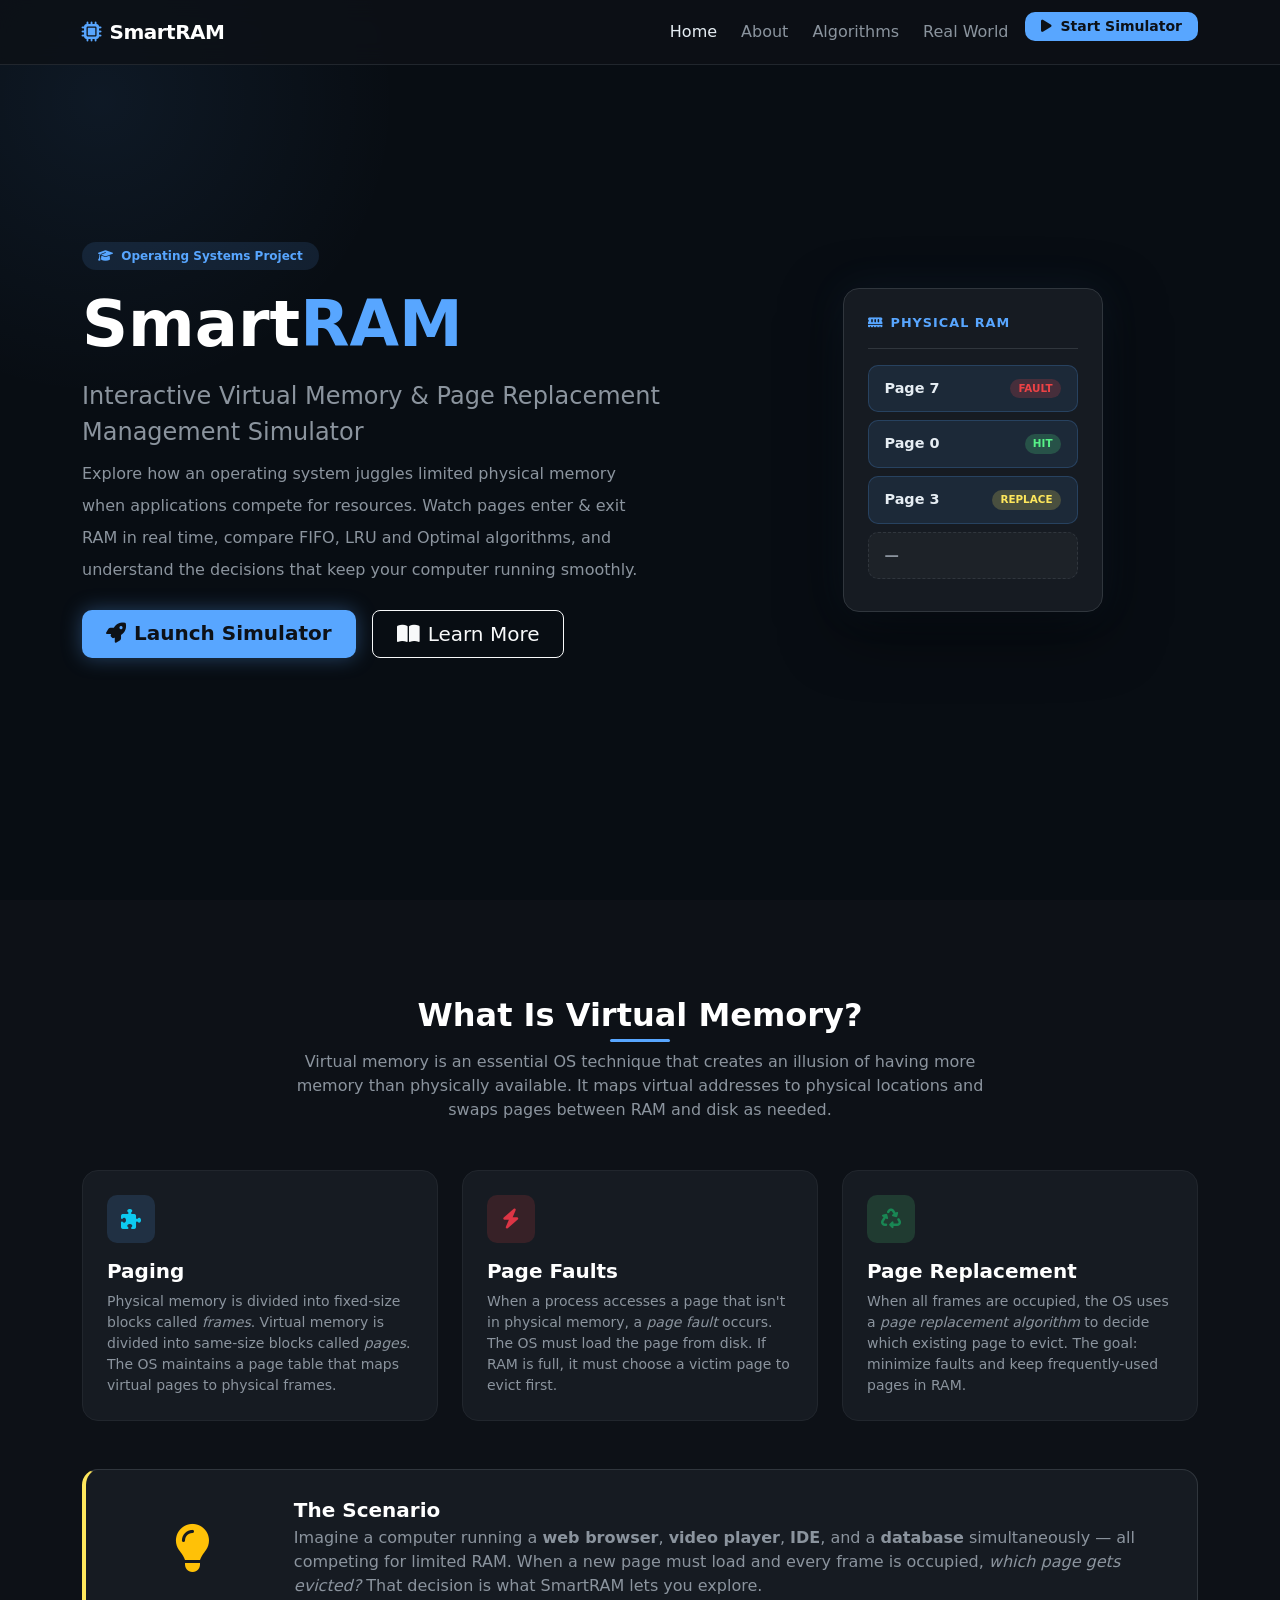
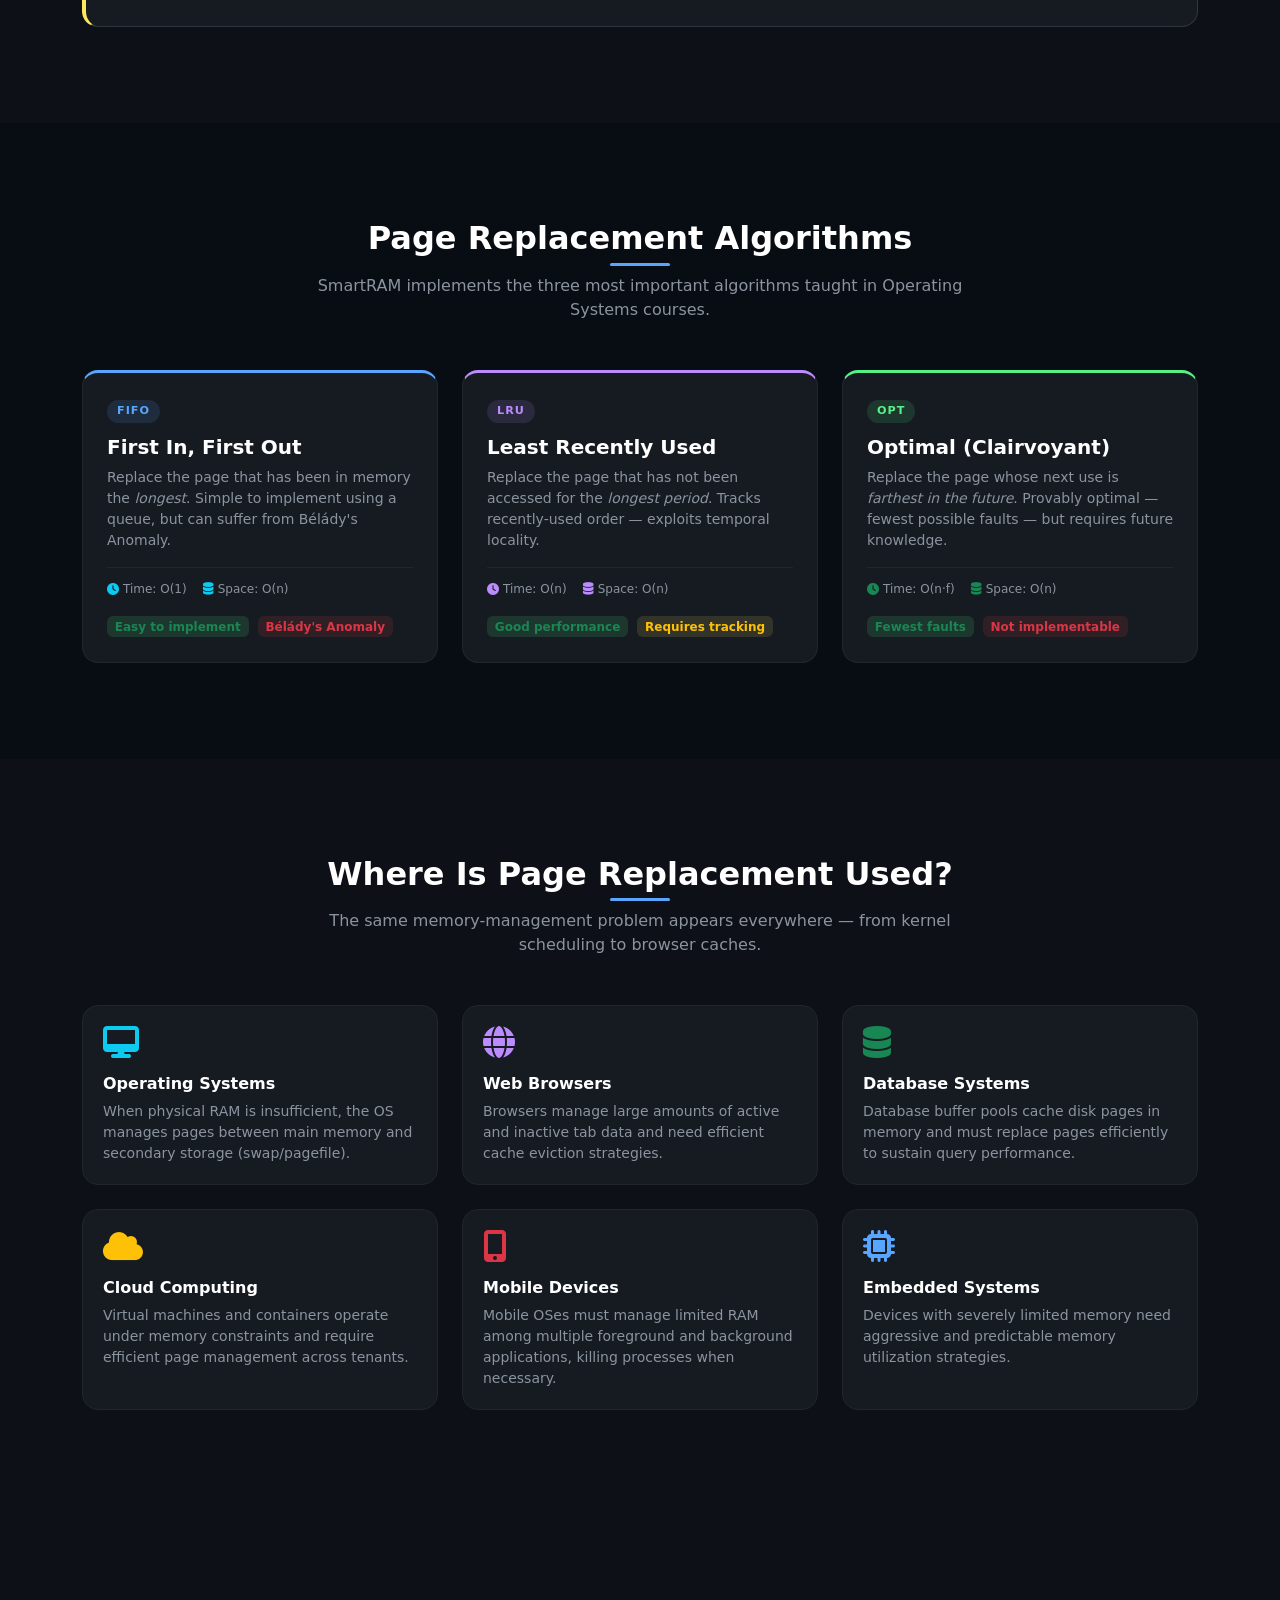
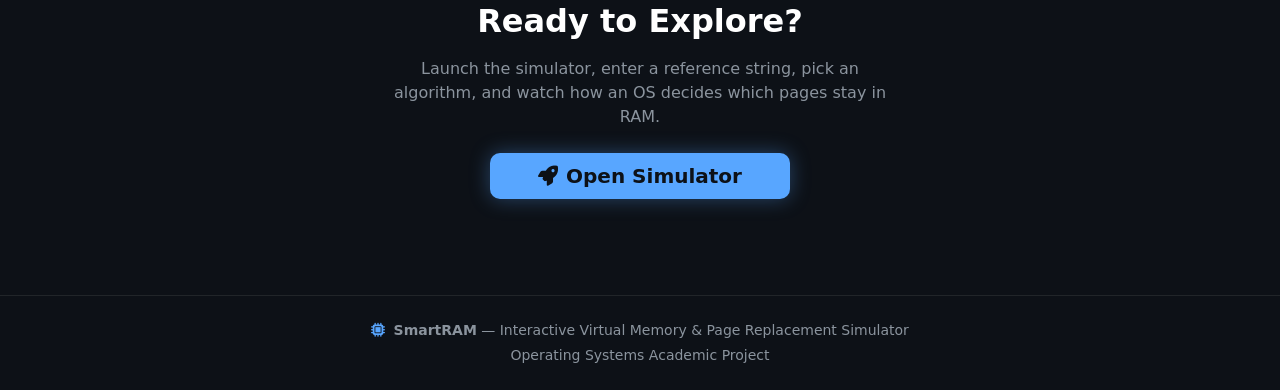
==== templates/index.html @ f2cd9ae8 "Initial commit: SmartRAM - Interactive Virtual Memory & Page Replacement Simulator" ====
<!DOCTYPE html>
<html lang="en">
<head>
    <meta charset="UTF-8">
    <meta name="viewport" content="width=device-width, initial-scale=1.0">
    <title>SmartRAM — Virtual Memory & Page Replacement Simulator</title>
    <link href="https://cdn.jsdelivr.net/npm/bootstrap@5.3.2/dist/css/bootstrap.min.css" rel="stylesheet">
    <link href="https://cdnjs.cloudflare.com/ajax/libs/font-awesome/6.5.1/css/all.min.css" rel="stylesheet">
    <link href="/static/css/style.css" rel="stylesheet">
</head>
<body>

    <!-- =============== NAVBAR =============== -->
    <nav class="navbar navbar-expand-lg navbar-dark fixed-top glass-nav">
        <div class="container">
            <a class="navbar-brand fw-bold" href="/">
                <i class="fas fa-microchip me-2 text-accent"></i>SmartRAM
            </a>
            <button class="navbar-toggler" type="button" data-bs-toggle="collapse" data-bs-target="#navbarNav">
                <span class="navbar-toggler-icon"></span>
            </button>
            <div class="collapse navbar-collapse" id="navbarNav">
                <ul class="navbar-nav ms-auto gap-2">
                    <li class="nav-item"><a class="nav-link active" href="#hero">Home</a></li>
                    <li class="nav-item"><a class="nav-link" href="#about">About</a></li>
                    <li class="nav-item"><a class="nav-link" href="#algorithms">Algorithms</a></li>
                    <li class="nav-item"><a class="nav-link" href="#real-world">Real World</a></li>
                    <li class="nav-item">
                        <a class="btn btn-accent btn-sm px-3" href="/simulator">
                            <i class="fas fa-play me-1"></i> Start Simulator
                        </a>
                    </li>
                </ul>
            </div>
        </div>
    </nav>

    <!-- =============== HERO =============== -->
    <section id="hero" class="hero-section">
        <div class="hero-bg-particles"></div>
        <div class="container position-relative z-1">
            <div class="row align-items-center min-vh-100">
                <div class="col-lg-7">
                    <div class="badge bg-accent-soft text-accent mb-3 px-3 py-2 rounded-pill fw-semibold">
                        <i class="fas fa-graduation-cap me-1"></i> Operating Systems Project
                    </div>
                    <h1 class="display-3 fw-bold text-white mb-3">
                        Smart<span class="text-accent">RAM</span>
                    </h1>
                    <p class="lead text-light-muted mb-2 fs-4">
                        Interactive Virtual Memory &amp; Page Replacement Management Simulator
                    </p>
                    <p class="text-light-muted mb-4 fs-6 lh-lg" style="max-width:560px;">
                        Explore how an operating system juggles limited physical memory when
                        applications compete for resources. Watch pages enter &amp; exit RAM in
                        real time, compare FIFO, LRU and Optimal algorithms, and understand
                        the decisions that keep your computer running smoothly.
                    </p>
                    <div class="d-flex gap-3 flex-wrap">
                        <a href="/simulator" class="btn btn-accent btn-lg px-4 shadow-glow">
                            <i class="fas fa-rocket me-2"></i>Launch Simulator
                        </a>
                        <a href="#about" class="btn btn-outline-light btn-lg px-4">
                            <i class="fas fa-book-open me-2"></i>Learn More
                        </a>
                    </div>
                </div>
                <div class="col-lg-5 d-none d-lg-block">
                    <div class="hero-ram-visual">
                        <div class="ram-chip">
                            <div class="ram-chip-header"><i class="fas fa-memory me-2"></i>PHYSICAL RAM</div>
                            <div class="ram-slot occupied"><span>Page 7</span><span class="badge-fault">FAULT</span></div>
                            <div class="ram-slot occupied"><span>Page 0</span><span class="badge-hit">HIT</span></div>
                            <div class="ram-slot occupied flash"><span>Page 3</span><span class="badge-replace">REPLACE</span></div>
                            <div class="ram-slot empty"><span>—</span></div>
                        </div>
                    </div>
                </div>
            </div>
        </div>
    </section>

    <!-- =============== ABOUT =============== -->
    <section id="about" class="py-5">
        <div class="container py-5">
            <div class="text-center mb-5">
                <h2 class="fw-bold text-white section-title">What Is Virtual Memory?</h2>
                <p class="text-light-muted mx-auto" style="max-width:720px;">
                    Virtual memory is an essential OS technique that creates an illusion of having
                    more memory than physically available. It maps virtual addresses to physical
                    locations and swaps pages between RAM and disk as needed.
                </p>
            </div>

            <div class="row g-4">
                <div class="col-md-4">
                    <div class="info-card h-100">
                        <div class="info-card-icon bg-blue-soft text-info"><i class="fas fa-puzzle-piece"></i></div>
                        <h5 class="fw-bold text-white">Paging</h5>
                        <p class="text-light-muted small mb-0">
                            Physical memory is divided into fixed-size blocks called <em>frames</em>.
                            Virtual memory is divided into same-size blocks called <em>pages</em>.
                            The OS maintains a page table that maps virtual pages to physical frames.
                        </p>
                    </div>
                </div>
                <div class="col-md-4">
                    <div class="info-card h-100">
                        <div class="info-card-icon bg-red-soft text-danger"><i class="fas fa-bolt"></i></div>
                        <h5 class="fw-bold text-white">Page Faults</h5>
                        <p class="text-light-muted small mb-0">
                            When a process accesses a page that isn't in physical memory, a
                            <em>page fault</em> occurs. The OS must load the page from disk.
                            If RAM is full, it must choose a victim page to evict first.
                        </p>
                    </div>
                </div>
                <div class="col-md-4">
                    <div class="info-card h-100">
                        <div class="info-card-icon bg-green-soft text-success"><i class="fas fa-recycle"></i></div>
                        <h5 class="fw-bold text-white">Page Replacement</h5>
                        <p class="text-light-muted small mb-0">
                            When all frames are occupied, the OS uses a <em>page replacement algorithm</em>
                            to decide which existing page to evict. The goal: minimize faults
                            and keep frequently-used pages in RAM.
                        </p>
                    </div>
                </div>
            </div>

            <!-- scenario callout -->
            <div class="scenario-callout mt-5">
                <div class="row align-items-center">
                    <div class="col-lg-2 text-center mb-3 mb-lg-0">
                        <i class="fas fa-lightbulb fa-3x text-warning"></i>
                    </div>
                    <div class="col-lg-10">
                        <h5 class="fw-bold text-white mb-1">The Scenario</h5>
                        <p class="text-light-muted mb-0">
                            Imagine a computer running a <strong>web browser</strong>, <strong>video player</strong>,
                            <strong>IDE</strong>, and a <strong>database</strong> simultaneously — all competing for
                            limited RAM. When a new page must load and every frame is occupied,
                            <em>which page gets evicted?</em> That decision is what SmartRAM lets you explore.
                        </p>
                    </div>
                </div>
            </div>
        </div>
    </section>

    <!-- =============== ALGORITHMS =============== -->
    <section id="algorithms" class="py-5 bg-darker">
        <div class="container py-5">
            <div class="text-center mb-5">
                <h2 class="fw-bold text-white section-title">Page Replacement Algorithms</h2>
                <p class="text-light-muted mx-auto" style="max-width:680px;">
                    SmartRAM implements the three most important algorithms taught in Operating Systems courses.
                </p>
            </div>

            <div class="row g-4">
                <!-- FIFO -->
                <div class="col-lg-4">
                    <div class="algo-card h-100 border-blue">
                        <div class="algo-badge badge-blue">FIFO</div>
                        <h5 class="fw-bold text-white">First In, First Out</h5>
                        <p class="text-light-muted small">
                            Replace the page that has been in memory the <em>longest</em>.
                            Simple to implement using a queue, but can suffer from Bélády's Anomaly.
                        </p>
                        <div class="algo-meta">
                            <div><i class="fas fa-clock me-1 text-info"></i>Time: O(1)</div>
                            <div><i class="fas fa-database me-1 text-info"></i>Space: O(n)</div>
                        </div>
                        <div class="mt-3">
                            <span class="badge bg-success-soft text-success me-1">Easy to implement</span>
                            <span class="badge bg-danger-soft text-danger">Bélády's Anomaly</span>
                        </div>
                    </div>
                </div>
                <!-- LRU -->
                <div class="col-lg-4">
                    <div class="algo-card h-100 border-purple">
                        <div class="algo-badge badge-purple">LRU</div>
                        <h5 class="fw-bold text-white">Least Recently Used</h5>
                        <p class="text-light-muted small">
                            Replace the page that has not been accessed for the <em>longest period</em>.
                            Tracks recently-used order — exploits temporal locality.
                        </p>
                        <div class="algo-meta">
                            <div><i class="fas fa-clock me-1 text-purple"></i>Time: O(n)</div>
                            <div><i class="fas fa-database me-1 text-purple"></i>Space: O(n)</div>
                        </div>
                        <div class="mt-3">
                            <span class="badge bg-success-soft text-success me-1">Good performance</span>
                            <span class="badge bg-warning-soft text-warning">Requires tracking</span>
                        </div>
                    </div>
                </div>
                <!-- Optimal -->
                <div class="col-lg-4">
                    <div class="algo-card h-100 border-green">
                        <div class="algo-badge badge-green">OPT</div>
                        <h5 class="fw-bold text-white">Optimal (Clairvoyant)</h5>
                        <p class="text-light-muted small">
                            Replace the page whose next use is <em>farthest in the future</em>.
                            Provably optimal — fewest possible faults — but requires future knowledge.
                        </p>
                        <div class="algo-meta">
                            <div><i class="fas fa-clock me-1 text-success"></i>Time: O(n·f)</div>
                            <div><i class="fas fa-database me-1 text-success"></i>Space: O(n)</div>
                        </div>
                        <div class="mt-3">
                            <span class="badge bg-success-soft text-success me-1">Fewest faults</span>
                            <span class="badge bg-danger-soft text-danger">Not implementable</span>
                        </div>
                    </div>
                </div>
            </div>
        </div>
    </section>

    <!-- =============== REAL WORLD =============== -->
    <section id="real-world" class="py-5">
        <div class="container py-5">
            <div class="text-center mb-5">
                <h2 class="fw-bold text-white section-title">Where Is Page Replacement Used?</h2>
                <p class="text-light-muted mx-auto" style="max-width:680px;">
                    The same memory-management problem appears everywhere —
                    from kernel scheduling to browser caches.
                </p>
            </div>

            <div class="row g-4">
                <div class="col-md-4 col-lg-4">
                    <div class="use-card">
                        <i class="fas fa-desktop fa-2x text-info mb-3"></i>
                        <h6 class="fw-bold text-white">Operating Systems</h6>
                        <p class="text-light-muted small mb-0">
                            When physical RAM is insufficient, the OS manages pages between
                            main memory and secondary storage (swap/pagefile).
                        </p>
                    </div>
                </div>
                <div class="col-md-4 col-lg-4">
                    <div class="use-card">
                        <i class="fas fa-globe fa-2x text-purple mb-3"></i>
                        <h6 class="fw-bold text-white">Web Browsers</h6>
                        <p class="text-light-muted small mb-0">
                            Browsers manage large amounts of active and inactive tab data
                            and need efficient cache eviction strategies.
                        </p>
                    </div>
                </div>
                <div class="col-md-4 col-lg-4">
                    <div class="use-card">
                        <i class="fas fa-database fa-2x text-success mb-3"></i>
                        <h6 class="fw-bold text-white">Database Systems</h6>
                        <p class="text-light-muted small mb-0">
                            Database buffer pools cache disk pages in memory and must
                            replace pages efficiently to sustain query performance.
                        </p>
                    </div>
                </div>
                <div class="col-md-4 col-lg-4">
                    <div class="use-card">
                        <i class="fas fa-cloud fa-2x text-warning mb-3"></i>
                        <h6 class="fw-bold text-white">Cloud Computing</h6>
                        <p class="text-light-muted small mb-0">
                            Virtual machines and containers operate under memory constraints
                            and require efficient page management across tenants.
                        </p>
                    </div>
                </div>
                <div class="col-md-4 col-lg-4">
                    <div class="use-card">
                        <i class="fas fa-mobile-alt fa-2x text-danger mb-3"></i>
                        <h6 class="fw-bold text-white">Mobile Devices</h6>
                        <p class="text-light-muted small mb-0">
                            Mobile OSes must manage limited RAM among multiple foreground
                            and background applications, killing processes when necessary.
                        </p>
                    </div>
                </div>
                <div class="col-md-4 col-lg-4">
                    <div class="use-card">
                        <i class="fas fa-microchip fa-2x text-accent mb-3"></i>
                        <h6 class="fw-bold text-white">Embedded Systems</h6>
                        <p class="text-light-muted small mb-0">
                            Devices with severely limited memory need aggressive and
                            predictable memory utilization strategies.
                        </p>
                    </div>
                </div>
            </div>
        </div>
    </section>

    <!-- =============== CTA =============== -->
    <section class="py-5 text-center">
        <div class="container py-5">
            <h2 class="fw-bold text-white mb-3">Ready to Explore?</h2>
            <p class="text-light-muted mb-4 mx-auto" style="max-width:520px;">
                Launch the simulator, enter a reference string, pick an algorithm,
                and watch how an OS decides which pages stay in RAM.
            </p>
            <a href="/simulator" class="btn btn-accent btn-lg px-5 shadow-glow">
                <i class="fas fa-rocket me-2"></i>Open Simulator
            </a>
        </div>
    </section>

    <!-- =============== FOOTER =============== -->
    <footer class="py-4 border-top border-dark">
        <div class="container text-center">
            <p class="text-light-muted small mb-1">
                <i class="fas fa-microchip me-1 text-accent"></i>
                <strong>SmartRAM</strong> — Interactive Virtual Memory & Page Replacement Simulator
            </p>
            <p class="text-light-muted small mb-0">Operating Systems Academic Project</p>
        </div>
    </footer>

    <script src="https://cdn.jsdelivr.net/npm/bootstrap@5.3.2/dist/js/bootstrap.bundle.min.js"></script>
</body>
</html>
---- static/css/style.css ----
/* ============================================================
   SmartRAM — Global Stylesheet
   Dark OS / Memory Management theme
   ============================================================ */

/* ---- Custom properties ---- */
:root {
    --bg-dark:       #0d1117;
    --bg-darker:     #080d13;
    --bg-card:       #161b22;
    --bg-card-2:     #1c2128;
    --border-dark:   #30363d;
    --border-dark-2: #21262d;

    --accent:        #58a6ff;
    --accent-soft:   rgba(88,166,255,.12);
    --accent-glow:   rgba(88,166,255,.35);

    --text-primary:  #e6edf3;
    --text-muted:    #8b949e;
    --text-light:    #c9d1d9;

    --hit-color:     #57f287;
    --fault-color:   #ed4245;
    --replace-color: #fee75c;
    --current-color: #58a6ff;

    --purple:        #bc8cff;
    --green:         #57f287;

    --radius:        10px;
    --radius-lg:     16px;
    --transition:    all .25s ease;
}

/* ---- Base ---- */
*, *::before, *::after { box-sizing: border-box; margin: 0; padding: 0; }

html { scroll-behavior: smooth; }

body {
    background-color: var(--bg-dark);
    color: var(--text-primary);
    font-family: 'Segoe UI', system-ui, -apple-system, sans-serif;
    min-height: 100vh;
}

/* ---- Utilities ---- */
.text-accent  { color: var(--accent) !important; }
.text-purple  { color: var(--purple) !important; }
.text-light-muted { color: var(--text-muted) !important; }
.bg-darker    { background-color: var(--bg-darker) !important; }
.bg-dark-card { background-color: var(--bg-card) !important; }
.bg-accent-soft { background-color: var(--accent-soft) !important; }
.bg-success-soft { background-color: rgba(87,242,135,.12) !important; }
.bg-danger-soft  { background-color: rgba(237,66,69,.12) !important; }
.bg-warning-soft { background-color: rgba(254,231,92,.12) !important; }
.bg-blue-soft    { background-color: rgba(88,166,255,.15) !important; }
.bg-red-soft     { background-color: rgba(237,66,69,.15) !important; }
.bg-green-soft   { background-color: rgba(87,242,135,.15) !important; }
.border-dark-2   { border-color: var(--border-dark-2) !important; }

/* ---- Navbar ---- */
.glass-nav {
    background: rgba(13,17,23,.85);
    backdrop-filter: blur(12px);
    -webkit-backdrop-filter: blur(12px);
    border-bottom: 1px solid var(--border-dark-2);
    padding: .75rem 0;
    z-index: 1000;
}
.navbar-brand { font-size: 1.25rem; letter-spacing: -.5px; }
.nav-link { color: var(--text-muted) !important; transition: var(--transition); }
.nav-link:hover, .nav-link.active { color: var(--text-primary) !important; }

/* ---- Buttons ---- */
.btn-accent {
    background: var(--accent);
    color: #0d1117;
    border: none;
    font-weight: 600;
    border-radius: var(--radius);
    transition: var(--transition);
}
.btn-accent:hover { background: #79c0ff; color: #0d1117; }
.btn-outline-accent { border: 1px solid var(--accent); color: var(--accent); background: transparent; }
.btn-outline-accent:hover { background: var(--accent-soft); color: var(--accent); }
.shadow-glow { box-shadow: 0 0 20px var(--accent-glow); }

/* ---- Section title ---- */
.section-title {
    position: relative;
    display: inline-block;
    padding-bottom: .5rem;
}
.section-title::after {
    content: '';
    position: absolute;
    left: 50%;
    transform: translateX(-50%);
    bottom: 0;
    width: 60px;
    height: 3px;
    background: var(--accent);
    border-radius: 2px;
}

/* ============================================================
   HOME PAGE
   ============================================================ */

/* Hero */
.hero-section {
    background: var(--bg-darker);
    position: relative;
    overflow: hidden;
}
.hero-section::before {
    content: '';
    position: absolute;
    top: -200px;
    left: -200px;
    width: 600px;
    height: 600px;
    background: radial-gradient(circle, rgba(88,166,255,.08) 0%, transparent 70%);
    pointer-events: none;
}

.hero-ram-visual {
    display: flex;
    justify-content: center;
    align-items: center;
    height: 100%;
}
.ram-chip {
    background: var(--bg-card);
    border: 1px solid var(--border-dark);
    border-radius: var(--radius-lg);
    padding: 1.5rem;
    min-width: 260px;
    box-shadow: 0 20px 60px rgba(0,0,0,.5), 0 0 40px rgba(88,166,255,.08);
}
.ram-chip-header {
    color: var(--accent);
    font-size: .8rem;
    font-weight: 700;
    text-transform: uppercase;
    letter-spacing: 1px;
    padding-bottom: 1rem;
    margin-bottom: 1rem;
    border-bottom: 1px solid var(--border-dark);
}
.ram-slot {
    display: flex;
    justify-content: space-between;
    align-items: center;
    padding: .75rem 1rem;
    margin-bottom: .5rem;
    border-radius: var(--radius);
    font-weight: 600;
    font-size: .9rem;
    transition: var(--transition);
}
.ram-slot.occupied {
    background: rgba(88,166,255,.1);
    border: 1px solid rgba(88,166,255,.2);
    color: var(--text-primary);
}
.ram-slot.empty {
    background: rgba(255,255,255,.03);
    border: 1px dashed var(--border-dark);
    color: var(--text-muted);
}
.ram-slot.flash { animation: ramFlash 1.5s ease-in-out infinite; }
@keyframes ramFlash {
    0%,100% { border-color: rgba(88,166,255,.2); background: rgba(88,166,255,.1); }
    50%      { border-color: var(--replace-color); background: rgba(254,231,92,.12); }
}
.badge-hit     { font-size:.65rem; background: rgba(87,242,135,.2); color: var(--hit-color); padding:2px 8px; border-radius:20px; }
.badge-fault   { font-size:.65rem; background: rgba(237,66,69,.2); color: var(--fault-color); padding:2px 8px; border-radius:20px; }
.badge-replace { font-size:.65rem; background: rgba(254,231,92,.2); color: var(--replace-color); padding:2px 8px; border-radius:20px; }

/* Info cards */
.info-card {
    background: var(--bg-card);
    border: 1px solid var(--border-dark-2);
    border-radius: var(--radius-lg);
    padding: 1.5rem;
    transition: var(--transition);
}
.info-card:hover { border-color: var(--border-dark); transform: translateY(-2px); }
.info-card-icon {
    width: 48px; height: 48px;
    border-radius: var(--radius);
    display: flex; align-items: center; justify-content: center;
    font-size: 1.25rem;
    margin-bottom: 1rem;
}

/* Scenario callout */
.scenario-callout {
    background: var(--bg-card);
    border: 1px solid var(--border-dark);
    border-left: 4px solid var(--replace-color);
    border-radius: var(--radius-lg);
    padding: 1.75rem;
}

/* Algorithm cards */
.algo-card {
    background: var(--bg-card);
    border-radius: var(--radius-lg);
    padding: 1.5rem;
    border: 1px solid var(--border-dark-2);
    border-top-width: 3px;
    transition: var(--transition);
}
.algo-card:hover { transform: translateY(-3px); }
.border-blue   { border-top-color: var(--accent); }
.border-purple { border-top-color: var(--purple); }
.border-green  { border-top-color: var(--green); }

.algo-badge {
    display: inline-block;
    font-size: .7rem;
    font-weight: 700;
    letter-spacing: 1px;
    padding: 3px 10px;
    border-radius: 20px;
    margin-bottom: .75rem;
}
.badge-blue   { background: var(--accent-soft); color: var(--accent); }
.badge-purple { background: rgba(188,140,255,.12); color: var(--purple); }
.badge-green  { background: rgba(87,242,135,.12); color: var(--green); }

.algo-meta {
    display: flex; gap: 1rem;
    font-size: .75rem;
    color: var(--text-muted);
    margin-top: 1rem;
    padding-top: .75rem;
    border-top: 1px solid var(--border-dark-2);
}

/* Use cards */
.use-card {
    background: var(--bg-card);
    border: 1px solid var(--border-dark-2);
    border-radius: var(--radius-lg);
    padding: 1.25rem;
    height: 100%;
    transition: var(--transition);
}
.use-card:hover { border-color: var(--border-dark); transform: translateY(-2px); }

/* Architecture diagram */
.arch-diagram {
    display: flex;
    flex-direction: column;
    align-items: center;
    gap: .5rem;
}
.arch-layer {
    width: 100%;
    max-width: 480px;
    padding: .9rem 1.5rem;
    border-radius: var(--radius);
    text-align: center;
    font-weight: 600;
    font-size: .9rem;
}
.arch-user     { background: rgba(88,166,255,.1); border: 1px solid var(--accent); color: var(--accent); }
.arch-frontend { background: rgba(188,140,255,.1); border: 1px solid var(--purple); color: var(--purple); }
.arch-backend  { background: rgba(87,242,135,.1); border: 1px solid var(--green); color: var(--green); }
.arch-engine   { background: rgba(254,231,92,.1); border: 1px solid var(--replace-color); color: var(--replace-color); }
.arch-result   { background: rgba(88,166,255,.1); border: 1px solid var(--accent); color: var(--accent); }
.arch-arrow    { color: var(--text-muted); font-size: .8rem; display: flex; align-items: center; gap: .5rem; }
.arch-algos {
    display: flex;
    gap: 1rem;
    width: 100%;
    max-width: 480px;
    justify-content: center;
}
.arch-algo {
    flex: 1;
    text-align: center;
    padding: .6rem;
    border-radius: var(--radius);
    font-weight: 700;
    font-size: .85rem;
    border-width: 1px;
    border-style: solid;
}
.arch-algo.border-blue   { border-color: var(--accent); color: var(--accent); background: var(--accent-soft); }
.arch-algo.border-purple { border-color: var(--purple); color: var(--purple); background: rgba(188,140,255,.1); }
.arch-algo.border-green  { border-color: var(--green);  color: var(--green);  background: rgba(87,242,135,.1); }

/* ============================================================
   SIMULATOR LAYOUT
   ============================================================ */

.sim-body { overflow: hidden; }

.sim-container {
    display: flex;
    height: calc(100vh - 56px);
    overflow: hidden;
}

/* Sidebar */
.sim-sidebar {
    width: 280px;
    min-width: 240px;
    background: var(--bg-card);
    border-right: 1px solid var(--border-dark-2);
    overflow-y: auto;
    flex-shrink: 0;
}
.sidebar-inner { padding: 1.25rem 1rem; }
.sidebar-heading {
    font-size: .7rem;
    font-weight: 700;
    letter-spacing: 1.5px;
    text-transform: uppercase;
    color: var(--text-muted);
    margin-bottom: .75rem;
}

/* Main area */
.sim-main {
    flex: 1;
    overflow-y: auto;
    padding: 1.25rem 1.5rem;
    background: var(--bg-dark);
}

/* Panels */
.panel {
    background: var(--bg-card);
    border: 1px solid var(--border-dark-2);
    border-radius: var(--radius-lg);
    overflow: hidden;
}
.panel-header {
    display: flex;
    align-items: center;
    padding: .75rem 1.1rem;
    border-bottom: 1px solid var(--border-dark-2);
    font-weight: 600;
    font-size: .875rem;
    background: var(--bg-card-2);
}

/* Algorithm selector buttons */
.algo-btns { display: grid; grid-template-columns: 1fr 1fr; gap: .4rem; }
.algo-btn {
    background: var(--bg-card-2);
    border: 1px solid var(--border-dark-2);
    color: var(--text-muted);
    border-radius: var(--radius);
    padding: .4rem .3rem;
    font-size: .75rem;
    font-weight: 600;
    cursor: pointer;
    transition: var(--transition);
}
.algo-btn:hover { border-color: var(--border-dark); color: var(--text-primary); }
.algo-btn-active {
    background: var(--accent-soft);
    border-color: var(--accent);
    color: var(--accent);
}
.algo-btn-compare { grid-column: 1 / -1; }
.algo-btn-compare.algo-btn-active {
    background: rgba(254,231,92,.1);
    border-color: var(--replace-color);
    color: var(--replace-color);
}

/* Range input */
.accent-range { accent-color: var(--accent); }

/* Form error */
.form-error { font-size: .7rem; color: var(--fault-color); min-height: 14px; margin-top: 3px; }

/* Stat cards */
.stat-card {
    background: var(--bg-card);
    border: 1px solid var(--border-dark-2);
    border-radius: var(--radius-lg);
    padding: 1rem 1.25rem;
    display: flex;
    align-items: center;
    gap: .75rem;
    transition: var(--transition);
}
.stat-card:hover { border-color: var(--border-dark); }
.stat-icon {
    width: 40px; height: 40px;
    border-radius: var(--radius);
    display: flex; align-items: center; justify-content: center;
    font-size: 1rem;
    flex-shrink: 0;
}
.stat-value { font-size: 1.5rem; font-weight: 700; line-height: 1; }
.stat-label { font-size: .7rem; color: var(--text-muted); margin-top: 2px; }

/* RAM display */
.ram-display {
    padding: 1rem;
    display: flex;
    flex-direction: column;
    gap: .5rem;
}
.ram-frame {
    display: flex;
    align-items: center;
    gap: .75rem;
    padding: .6rem 1rem;
    border-radius: var(--radius);
    border: 1px solid var(--border-dark-2);
    background: rgba(255,255,255,.03);
    transition: all .3s ease;
    min-height: 48px;
}
.ram-frame-label {
    font-size: .65rem;
    text-transform: uppercase;
    letter-spacing: 1px;
    color: var(--text-muted);
    min-width: 50px;
}
.ram-frame-value {
    font-size: 1.15rem;
    font-weight: 700;
    color: var(--text-primary);
    flex: 1;
    text-align: center;
}
.ram-frame-badge {
    font-size: .6rem;
    padding: 2px 6px;
    border-radius: 20px;
    font-weight: 700;
}

/* Frame states */
.frame-hit     { border-color: var(--hit-color);     background: rgba(87,242,135,.08); }
.frame-fault   { border-color: var(--fault-color);   background: rgba(237,66,69,.08); }
.frame-replace { border-color: var(--replace-color); background: rgba(254,231,92,.1); }
.frame-current { border-color: var(--current-color); background: rgba(88,166,255,.08); }

/* Frame entry animation */
@keyframes frameIn {
    from { transform: translateY(-10px); opacity: 0; }
    to   { transform: translateY(0);    opacity: 1; }
}
.frame-animate { animation: frameIn .35s ease; }

/* Simulation table */
.table-scroll { overflow-y: auto; max-height: 340px; padding: .5rem; }
.sim-table { font-size: .8rem; }
.sim-table th { color: var(--text-muted); font-weight: 600; font-size: .7rem; text-transform: uppercase; letter-spacing: .5px; }
.sim-table .row-hit   td:first-child { color: var(--hit-color); }
.sim-table .row-fault td:first-child { color: var(--fault-color); }
.sim-table .row-active { background: rgba(88,166,255,.06) !important; }
.sim-table .badge-hit-sm   { background: rgba(87,242,135,.2); color: var(--hit-color); }
.sim-table .badge-fault-sm { background: rgba(237,66,69,.2);  color: var(--fault-color); }
.sim-table .cell-fault { color: var(--fault-color); font-weight: 700; }
.sim-table .cell-hit   { color: var(--hit-color);   font-weight: 700; }

/* Empty state */
.empty-state {
    display: flex;
    flex-direction: column;
    align-items: center;
    justify-content: center;
    height: calc(100vh - 140px);
    text-align: center;
}

/* Error banner */
.error-banner {
    background: rgba(237,66,69,.15);
    border: 1px solid rgba(237,66,69,.35);
    border-radius: var(--radius);
    padding: .75rem 1rem;
    margin-bottom: 1rem;
    color: var(--fault-color);
    font-size: .85rem;
}

/* Algorithm info card */
.algo-info-card {
    background: var(--bg-card);
    border: 1px solid var(--border-dark-2);
    border-radius: var(--radius-lg);
    padding: 1.25rem;
}
.algo-info-card h6 { color: var(--text-primary); font-weight: 700; margin-bottom: .5rem; }
.algo-info-card p  { font-size: .8rem; color: var(--text-muted); margin-bottom: 0; }

/* Best algo note */
.best-algo-note {
    background: rgba(87,242,135,.08);
    border: 1px solid rgba(87,242,135,.25);
    border-radius: var(--radius);
    padding: .75rem 1rem;
    color: var(--green);
    font-size: .8rem;
}

/* Form customizations */
.form-select, .form-control {
    background-color: var(--bg-card-2) !important;
    color: var(--text-primary) !important;
    border-color: var(--border-dark-2) !important;
}
.form-select:focus, .form-control:focus {
    border-color: var(--accent) !important;
    box-shadow: 0 0 0 2px var(--accent-soft) !important;
}
.form-select option { background: var(--bg-card); }

/* Scrollbar styling */
::-webkit-scrollbar { width: 6px; height: 6px; }
::-webkit-scrollbar-track { background: transparent; }
::-webkit-scrollbar-thumb { background: var(--border-dark); border-radius: 3px; }
::-webkit-scrollbar-thumb:hover { background: var(--text-muted); }

/* Multi-process */
.process-card {
    background: var(--bg-card-2);
    border: 1px solid var(--border-dark-2);
    border-radius: var(--radius);
    padding: 1rem;
}
.process-bar-wrap { background: var(--bg-card); border-radius: 20px; overflow: hidden; height: 10px; }
.process-bar { height: 10px; border-radius: 20px; transition: width .5s ease; }

/* Chart overrides */
canvas { max-height: 260px; }

/* Comparison table row colors */
#compTable tr:last-child td { font-weight: 600; }
.best-row td { color: var(--green); }

/* ============================================================
   RESPONSIVE
   ============================================================ */
@media (max-width: 1024px) {
    .sim-sidebar { width: 220px; min-width: 200px; }
    .sim-main    { padding: 1rem; }
}
@media (max-width: 768px) {
    .sim-container { flex-direction: column; height: auto; }
    .sim-sidebar   { width: 100%; min-width: unset; overflow: visible; max-height: none; }
    .sim-main      { height: auto; }
    .sim-body      { overflow: auto; }
    .empty-state   { height: 50vh; }
}
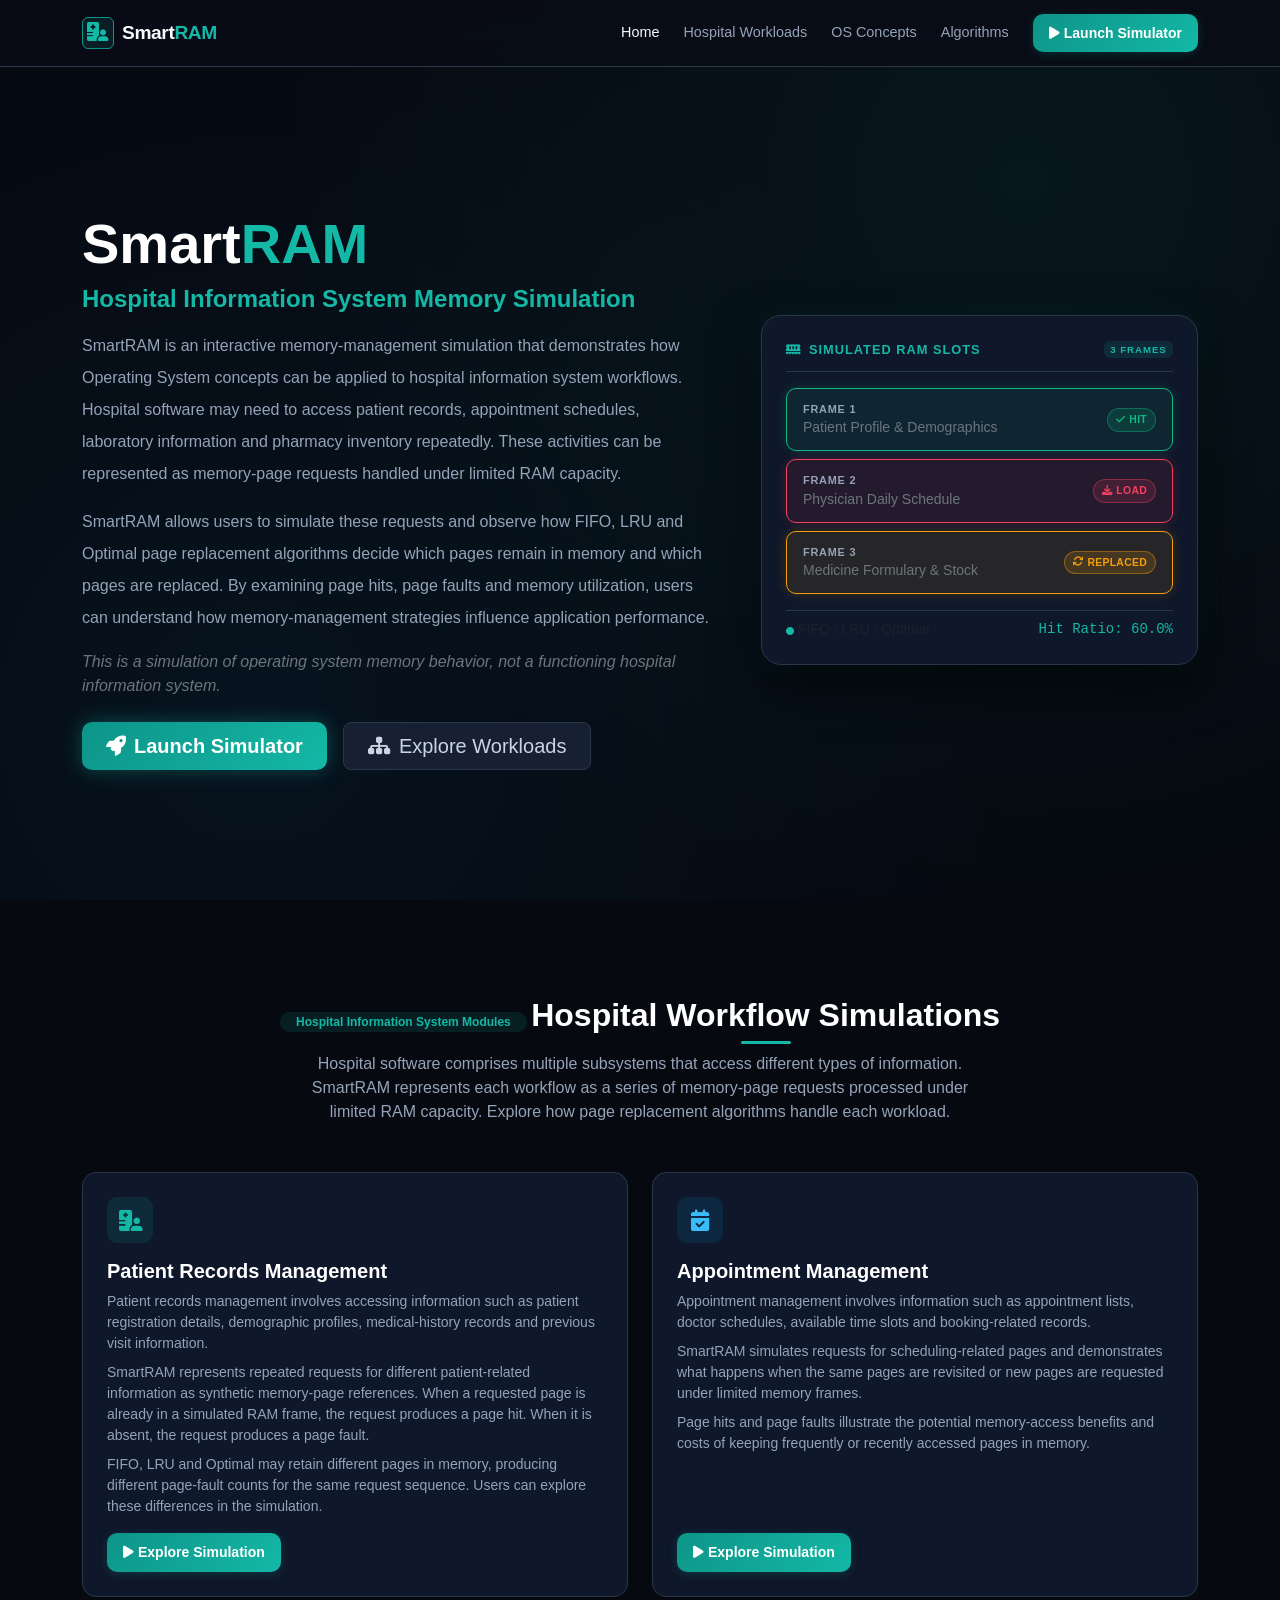
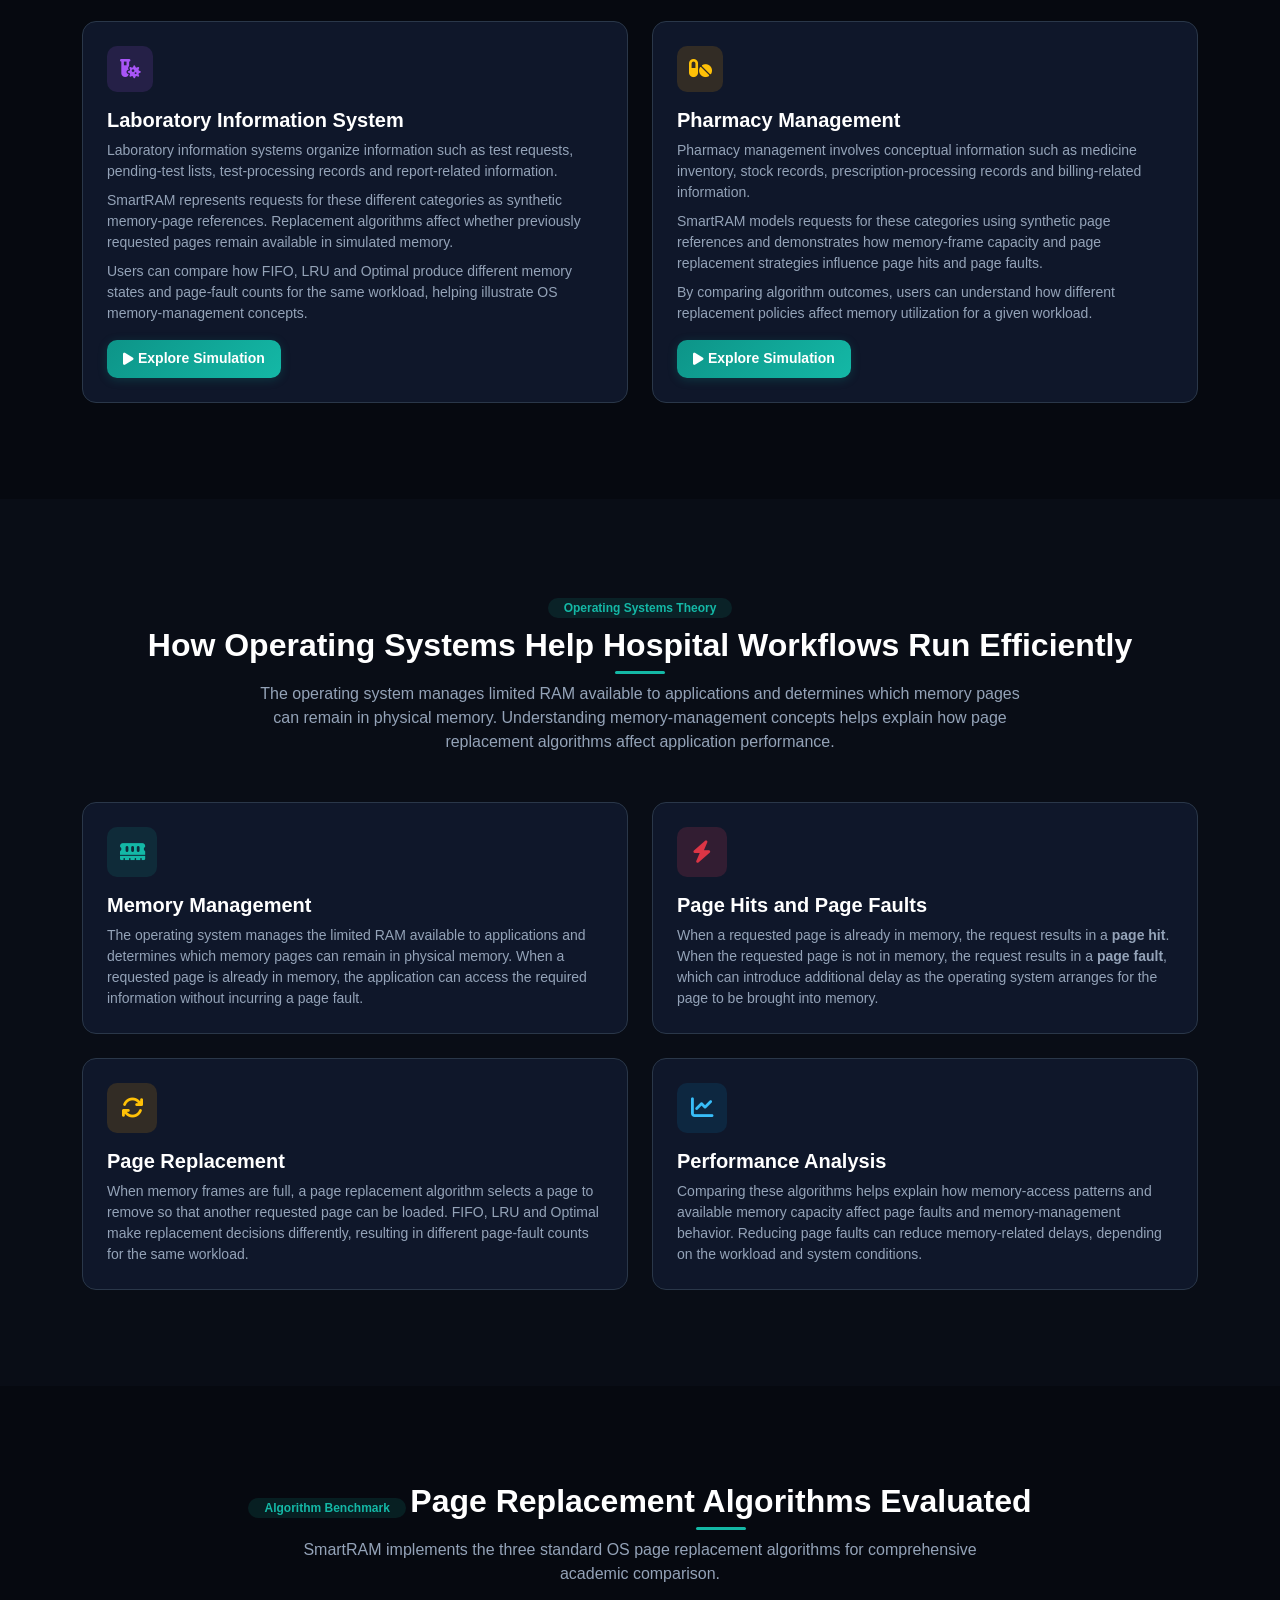
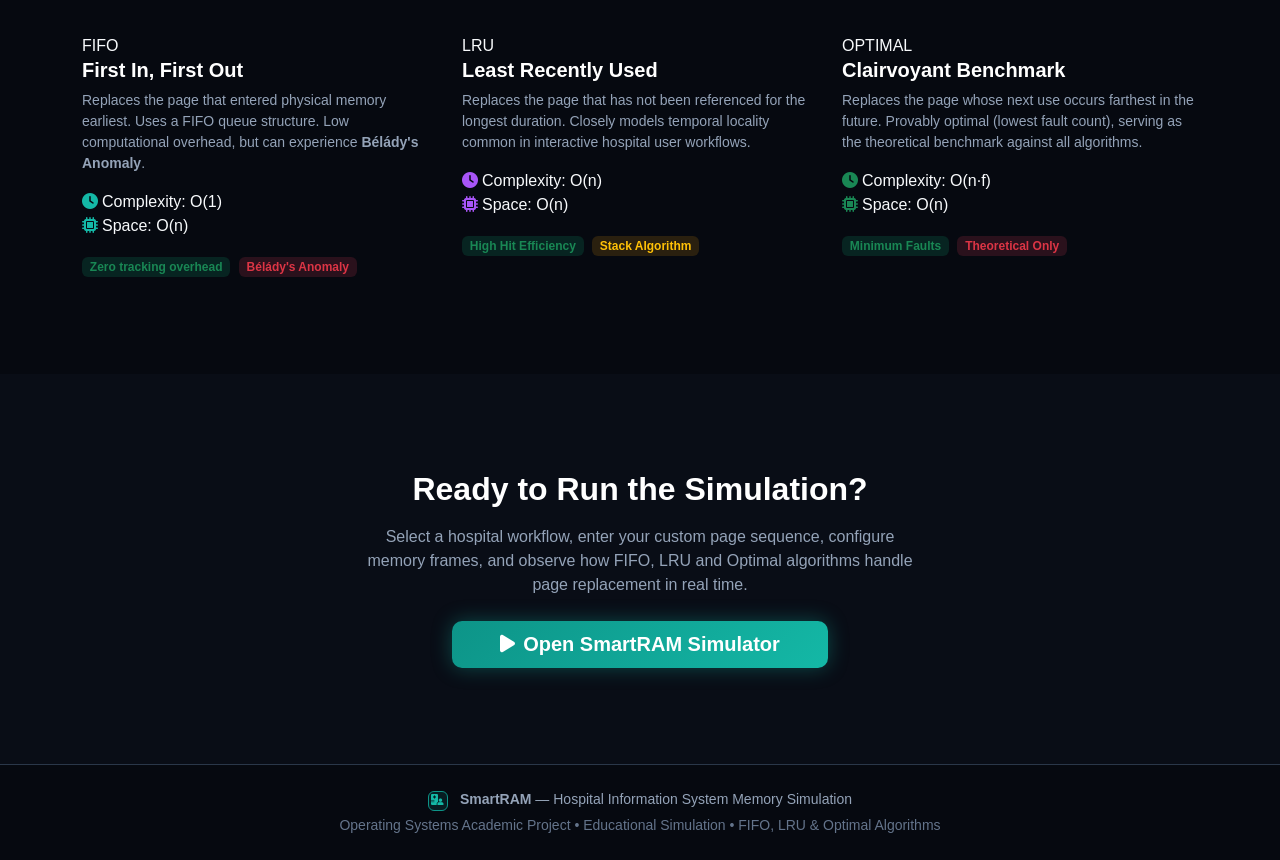
==== commit a21251c6: "Improve homepage content and add dedicated workflow pages - Remove 'Operating Systems Case Study Sim" ====
--- a/templates/index.html
+++ b/templates/index.html
@@ -3,31 +3,37 @@
 <head>
     <meta charset="UTF-8">
     <meta name="viewport" content="width=device-width, initial-scale=1.0">
-    <title>SmartRAM — Virtual Memory & Page Replacement Simulator</title>
+    <title>SmartRAM — Hospital Information System Memory Simulation</title>
+    <!-- Bootstrap 5 CSS -->
     <link href="https://cdn.jsdelivr.net/npm/bootstrap@5.3.2/dist/css/bootstrap.min.css" rel="stylesheet">
+    <!-- Font Awesome Icons -->
     <link href="https://cdnjs.cloudflare.com/ajax/libs/font-awesome/6.5.1/css/all.min.css" rel="stylesheet">
+    <!-- Custom Stylesheet -->
     <link href="/static/css/style.css" rel="stylesheet">
 </head>
 <body>
 
-    <!-- =============== NAVBAR =============== -->
+    <!-- =============== TOP NAVBAR =============== -->
     <nav class="navbar navbar-expand-lg navbar-dark fixed-top glass-nav">
         <div class="container">
             <a class="navbar-brand fw-bold" href="/">
-                <i class="fas fa-microchip me-2 text-accent"></i>SmartRAM
+                <span class="brand-icon-wrap">
+                    <i class="fas fa-hospital-user"></i>
+                </span>
+                Smart<span class="text-teal">RAM</span>
             </a>
             <button class="navbar-toggler" type="button" data-bs-toggle="collapse" data-bs-target="#navbarNav">
                 <span class="navbar-toggler-icon"></span>
             </button>
             <div class="collapse navbar-collapse" id="navbarNav">
-                <ul class="navbar-nav ms-auto gap-2">
+                <ul class="navbar-nav ms-auto gap-2 align-items-center">
                     <li class="nav-item"><a class="nav-link active" href="#hero">Home</a></li>
-                    <li class="nav-item"><a class="nav-link" href="#about">About</a></li>
+                    <li class="nav-item"><a class="nav-link" href="#workloads">Hospital Workloads</a></li>
+                    <li class="nav-item"><a class="nav-link" href="#about">OS Concepts</a></li>
                     <li class="nav-item"><a class="nav-link" href="#algorithms">Algorithms</a></li>
-                    <li class="nav-item"><a class="nav-link" href="#real-world">Real World</a></li>
-                    <li class="nav-item">
+                    <li class="nav-item ms-lg-2">
                         <a class="btn btn-accent btn-sm px-3" href="/simulator">
-                            <i class="fas fa-play me-1"></i> Start Simulator
+                            <i class="fas fa-play me-1"></i> Launch Simulator
                         </a>
                     </li>
                 </ul>
@@ -35,126 +41,246 @@
         </div>
     </nav>
 
-    <!-- =============== HERO =============== -->
-    <section id="hero" class="hero-section">
-        <div class="hero-bg-particles"></div>
-        <div class="container position-relative z-1">
-            <div class="row align-items-center min-vh-100">
+    <!-- =============== HERO SECTION =============== -->
+    <section id="hero" class="hero-section min-vh-100 d-flex align-items-center">
+        <div class="container position-relative z-1 py-5">
+            <div class="row align-items-center g-5">
                 <div class="col-lg-7">
-                    <div class="badge bg-accent-soft text-accent mb-3 px-3 py-2 rounded-pill fw-semibold">
-                        <i class="fas fa-graduation-cap me-1"></i> Operating Systems Project
-                    </div>
-                    <h1 class="display-3 fw-bold text-white mb-3">
-                        Smart<span class="text-accent">RAM</span>
+                    <h1 class="display-4 fw-bold text-white mb-2">
+                        Smart<span class="text-teal">RAM</span>
                     </h1>
-                    <p class="lead text-light-muted mb-2 fs-4">
-                        Interactive Virtual Memory &amp; Page Replacement Management Simulator
+                    <h2 class="h4 text-teal fw-semibold mb-3">
+                        Hospital Information System Memory Simulation
+                    </h2>
+                    <p class="text-light-muted mb-3 fs-6 lh-lg" style="max-width:650px;">
+                        SmartRAM is an interactive memory-management simulation that demonstrates how Operating System concepts can be applied to hospital information system workflows. Hospital software may need to access patient records, appointment schedules, laboratory information and pharmacy inventory repeatedly. These activities can be represented as memory-page requests handled under limited RAM capacity.
                     </p>
-                    <p class="text-light-muted mb-4 fs-6 lh-lg" style="max-width:560px;">
-                        Explore how an operating system juggles limited physical memory when
-                        applications compete for resources. Watch pages enter &amp; exit RAM in
-                        real time, compare FIFO, LRU and Optimal algorithms, and understand
-                        the decisions that keep your computer running smoothly.
+                    <p class="text-light-muted mb-3 fs-6 lh-lg" style="max-width:650px;">
+                        SmartRAM allows users to simulate these requests and observe how FIFO, LRU and Optimal page replacement algorithms decide which pages remain in memory and which pages are replaced. By examining page hits, page faults and memory utilization, users can understand how memory-management strategies influence application performance.
+                    </p>
+                    <p class="text-secondary mb-4 fs-6" style="max-width:650px;">
+                        <em>This is a simulation of operating system memory behavior, not a functioning hospital information system.</em>
                     </p>
                     <div class="d-flex gap-3 flex-wrap">
-                        <a href="/simulator" class="btn btn-accent btn-lg px-4 shadow-glow">
+                        <a href="/workflow-select" class="btn btn-accent btn-lg px-4 shadow-glow">
                             <i class="fas fa-rocket me-2"></i>Launch Simulator
                         </a>
-                        <a href="#about" class="btn btn-outline-light btn-lg px-4">
-                            <i class="fas fa-book-open me-2"></i>Learn More
+                        <a href="#workloads" class="btn btn-outline-secondary btn-lg px-4">
+                            <i class="fas fa-sitemap me-2"></i>Explore Workloads
                         </a>
                     </div>
                 </div>
+
                 <div class="col-lg-5 d-none d-lg-block">
-                    <div class="hero-ram-visual">
-                        <div class="ram-chip">
-                            <div class="ram-chip-header"><i class="fas fa-memory me-2"></i>PHYSICAL RAM</div>
-                            <div class="ram-slot occupied"><span>Page 7</span><span class="badge-fault">FAULT</span></div>
-                            <div class="ram-slot occupied"><span>Page 0</span><span class="badge-hit">HIT</span></div>
-                            <div class="ram-slot occupied flash"><span>Page 3</span><span class="badge-replace">REPLACE</span></div>
-                            <div class="ram-slot empty"><span>—</span></div>
-                        </div>
-                    </div>
-                </div>
-            </div>
-        </div>
-    </section>
-
-    <!-- =============== ABOUT =============== -->
+                    <div class="his-chip">
+                        <div class="his-chip-header">
+                            <span><i class="fas fa-memory text-teal me-2"></i>Simulated RAM Slots</span>
+                            <span class="badge bg-teal-soft text-teal">3 Frames</span>
+                        </div>
+                        <div class="d-flex flex-column gap-2">
+                            <div class="ram-frame-card frame-hit">
+                                <div>
+                                    <div class="ram-frame-number">Frame 1</div>
+                                    <div class="small text-secondary">Patient Profile & Demographics</div>
+                                </div>
+                                <span class="frame-badge badge-hit"><i class="fas fa-check"></i> HIT</span>
+                            </div>
+                            <div class="ram-frame-card frame-fault">
+                                <div>
+                                    <div class="ram-frame-number">Frame 2</div>
+                                    <div class="small text-secondary">Physician Daily Schedule</div>
+                                </div>
+                                <span class="frame-badge badge-fault"><i class="fas fa-download"></i> LOAD</span>
+                            </div>
+                            <div class="ram-frame-card frame-replace">
+                                <div>
+                                    <div class="ram-frame-number">Frame 3</div>
+                                    <div class="small text-secondary">Medicine Formulary & Stock</div>
+                                </div>
+                                <span class="frame-badge badge-replace"><i class="fas fa-arrows-rotate"></i> REPLACED</span>
+                            </div>
+                        </div>
+                        <div class="d-flex justify-content-between align-items-center mt-3 pt-2 border-top border-dark-2 small text-muted">
+                            <span><i class="fas fa-circle text-teal me-1" style="font-size: 0.5rem;"></i>FIFO / LRU / Optimal</span>
+                            <span class="text-teal font-monospace">Hit Ratio: 60.0%</span>
+                        </div>
+                    </div>
+                </div>
+            </div>
+        </div>
+    </section>
+
+    <!-- =============== HOSPITAL WORKLOADS =============== -->
+    <section id="workloads" class="py-5 bg-darker">
+        <div class="container py-5">
+            <div class="text-center mb-5">
+                <div class="badge bg-teal-soft text-teal px-3 py-1 rounded-pill mb-2">Hospital Information System Modules</div>
+                <h2 class="fw-bold text-white section-title">Hospital Workflow Simulations</h2>
+                <p class="text-light-muted mx-auto" style="max-width:700px;">
+                    Hospital software comprises multiple subsystems that access different types of information. SmartRAM represents each workflow as a series of memory-page requests processed under limited RAM capacity. Explore how page replacement algorithms handle each workload.
+                </p>
+            </div>
+
+            <div class="row g-4">
+                <!-- 1. Patient Records Management -->
+                <div class="col-lg-6 col-md-6">
+                    <div class="his-workload-card d-flex flex-column h-100">
+                        <div class="workload-icon-box bg-teal-soft text-teal">
+                            <i class="fas fa-hospital-user"></i>
+                        </div>
+                        <h5 class="fw-bold text-white mb-2">Patient Records Management</h5>
+                        <p class="text-light-muted small mb-2">
+                            Patient records management involves accessing information such as patient registration details, demographic profiles, medical-history records and previous visit information.
+                        </p>
+                        <p class="text-light-muted small mb-2">
+                            SmartRAM represents repeated requests for different patient-related information as synthetic memory-page references. When a requested page is already in a simulated RAM frame, the request produces a page hit. When it is absent, the request produces a page fault.
+                        </p>
+                        <p class="text-light-muted small mb-3">
+                            FIFO, LRU and Optimal may retain different pages in memory, producing different page-fault counts for the same request sequence. Users can explore these differences in the simulation.
+                        </p>
+                        <div class="mt-auto">
+                            <a href="/workflow/patient_records" class="btn btn-accent btn-sm px-3">
+                                <i class="fas fa-play me-1"></i>Explore Simulation
+                            </a>
+                        </div>
+                    </div>
+                </div>
+
+                <!-- 2. Appointment Management -->
+                <div class="col-lg-6 col-md-6">
+                    <div class="his-workload-card d-flex flex-column h-100">
+                        <div class="workload-icon-box bg-med-blue-soft text-med-blue">
+                            <i class="fas fa-calendar-check"></i>
+                        </div>
+                        <h5 class="fw-bold text-white mb-2">Appointment Management</h5>
+                        <p class="text-light-muted small mb-2">
+                            Appointment management involves information such as appointment lists, doctor schedules, available time slots and booking-related records.
+                        </p>
+                        <p class="text-light-muted small mb-2">
+                            SmartRAM simulates requests for scheduling-related pages and demonstrates what happens when the same pages are revisited or new pages are requested under limited memory frames.
+                        </p>
+                        <p class="text-light-muted small mb-3">
+                            Page hits and page faults illustrate the potential memory-access benefits and costs of keeping frequently or recently accessed pages in memory.
+                        </p>
+                        <div class="mt-auto">
+                            <a href="/workflow/appointments" class="btn btn-accent btn-sm px-3">
+                                <i class="fas fa-play me-1"></i>Explore Simulation
+                            </a>
+                        </div>
+                    </div>
+                </div>
+
+                <!-- 3. Laboratory Information System -->
+                <div class="col-lg-6 col-md-6">
+                    <div class="his-workload-card d-flex flex-column h-100">
+                        <div class="workload-icon-box bg-purple-soft text-purple">
+                            <i class="fas fa-vial-virus"></i>
+                        </div>
+                        <h5 class="fw-bold text-white mb-2">Laboratory Information System</h5>
+                        <p class="text-light-muted small mb-2">
+                            Laboratory information systems organize information such as test requests, pending-test lists, test-processing records and report-related information.
+                        </p>
+                        <p class="text-light-muted small mb-2">
+                            SmartRAM represents requests for these different categories as synthetic memory-page references. Replacement algorithms affect whether previously requested pages remain available in simulated memory.
+                        </p>
+                        <p class="text-light-muted small mb-3">
+                            Users can compare how FIFO, LRU and Optimal produce different memory states and page-fault counts for the same workload, helping illustrate OS memory-management concepts.
+                        </p>
+                        <div class="mt-auto">
+                            <a href="/workflow/laboratory" class="btn btn-accent btn-sm px-3">
+                                <i class="fas fa-play me-1"></i>Explore Simulation
+                            </a>
+                        </div>
+                    </div>
+                </div>
+
+                <!-- 4. Pharmacy Management -->
+                <div class="col-lg-6 col-md-6">
+                    <div class="his-workload-card d-flex flex-column h-100">
+                        <div class="workload-icon-box bg-warning-soft text-warning">
+                            <i class="fas fa-pills"></i>
+                        </div>
+                        <h5 class="fw-bold text-white mb-2">Pharmacy Management</h5>
+                        <p class="text-light-muted small mb-2">
+                            Pharmacy management involves conceptual information such as medicine inventory, stock records, prescription-processing records and billing-related information.
+                        </p>
+                        <p class="text-light-muted small mb-2">
+                            SmartRAM models requests for these categories using synthetic page references and demonstrates how memory-frame capacity and page replacement strategies influence page hits and page faults.
+                        </p>
+                        <p class="text-light-muted small mb-3">
+                            By comparing algorithm outcomes, users can understand how different replacement policies affect memory utilization for a given workload.
+                        </p>
+                        <div class="mt-auto">
+                            <a href="/workflow/pharmacy" class="btn btn-accent btn-sm px-3">
+                                <i class="fas fa-play me-1"></i>Explore Simulation
+                            </a>
+                        </div>
+                    </div>
+                </div>
+            </div>
+        </div>
+    </section>
+
+    <!-- =============== OS CONCEPTS SECTION =============== -->
     <section id="about" class="py-5">
         <div class="container py-5">
             <div class="text-center mb-5">
-                <h2 class="fw-bold text-white section-title">What Is Virtual Memory?</h2>
-                <p class="text-light-muted mx-auto" style="max-width:720px;">
-                    Virtual memory is an essential OS technique that creates an illusion of having
-                    more memory than physically available. It maps virtual addresses to physical
-                    locations and swaps pages between RAM and disk as needed.
+                <div class="badge bg-teal-soft text-teal px-3 py-1 rounded-pill mb-2">Operating Systems Theory</div>
+                <h2 class="fw-bold text-white section-title">How Operating Systems Help Hospital Workflows Run Efficiently</h2>
+                <p class="text-light-muted mx-auto" style="max-width:760px;">
+                    The operating system manages limited RAM available to applications and determines which memory pages can remain in physical memory. Understanding memory-management concepts helps explain how page replacement algorithms affect application performance.
                 </p>
             </div>
 
             <div class="row g-4">
-                <div class="col-md-4">
+                <div class="col-md-6">
                     <div class="info-card h-100">
-                        <div class="info-card-icon bg-blue-soft text-info"><i class="fas fa-puzzle-piece"></i></div>
-                        <h5 class="fw-bold text-white">Paging</h5>
+                        <div class="info-card-icon bg-teal-soft text-teal"><i class="fas fa-memory"></i></div>
+                        <h5 class="fw-bold text-white">Memory Management</h5>
                         <p class="text-light-muted small mb-0">
-                            Physical memory is divided into fixed-size blocks called <em>frames</em>.
-                            Virtual memory is divided into same-size blocks called <em>pages</em>.
-                            The OS maintains a page table that maps virtual pages to physical frames.
-                        </p>
-                    </div>
-                </div>
-                <div class="col-md-4">
+                            The operating system manages the limited RAM available to applications and determines which memory pages can remain in physical memory. When a requested page is already in memory, the application can access the required information without incurring a page fault.
+                        </p>
+                    </div>
+                </div>
+                <div class="col-md-6">
                     <div class="info-card h-100">
-                        <div class="info-card-icon bg-red-soft text-danger"><i class="fas fa-bolt"></i></div>
-                        <h5 class="fw-bold text-white">Page Faults</h5>
+                        <div class="info-card-icon bg-danger-soft text-danger"><i class="fas fa-bolt"></i></div>
+                        <h5 class="fw-bold text-white">Page Hits and Page Faults</h5>
                         <p class="text-light-muted small mb-0">
-                            When a process accesses a page that isn't in physical memory, a
-                            <em>page fault</em> occurs. The OS must load the page from disk.
-                            If RAM is full, it must choose a victim page to evict first.
-                        </p>
-                    </div>
-                </div>
-                <div class="col-md-4">
+                            When a requested page is already in memory, the request results in a <strong>page hit</strong>. When the requested page is not in memory, the request results in a <strong>page fault</strong>, which can introduce additional delay as the operating system arranges for the page to be brought into memory.
+                        </p>
+                    </div>
+                </div>
+                <div class="col-md-6">
                     <div class="info-card h-100">
-                        <div class="info-card-icon bg-green-soft text-success"><i class="fas fa-recycle"></i></div>
+                        <div class="info-card-icon bg-warning-soft text-warning"><i class="fas fa-arrows-rotate"></i></div>
                         <h5 class="fw-bold text-white">Page Replacement</h5>
                         <p class="text-light-muted small mb-0">
-                            When all frames are occupied, the OS uses a <em>page replacement algorithm</em>
-                            to decide which existing page to evict. The goal: minimize faults
-                            and keep frequently-used pages in RAM.
-                        </p>
-                    </div>
-                </div>
-            </div>
-
-            <!-- scenario callout -->
-            <div class="scenario-callout mt-5">
-                <div class="row align-items-center">
-                    <div class="col-lg-2 text-center mb-3 mb-lg-0">
-                        <i class="fas fa-lightbulb fa-3x text-warning"></i>
-                    </div>
-                    <div class="col-lg-10">
-                        <h5 class="fw-bold text-white mb-1">The Scenario</h5>
-                        <p class="text-light-muted mb-0">
-                            Imagine a computer running a <strong>web browser</strong>, <strong>video player</strong>,
-                            <strong>IDE</strong>, and a <strong>database</strong> simultaneously — all competing for
-                            limited RAM. When a new page must load and every frame is occupied,
-                            <em>which page gets evicted?</em> That decision is what SmartRAM lets you explore.
-                        </p>
-                    </div>
-                </div>
-            </div>
-        </div>
-    </section>
-
-    <!-- =============== ALGORITHMS =============== -->
+                            When memory frames are full, a page replacement algorithm selects a page to remove so that another requested page can be loaded. FIFO, LRU and Optimal make replacement decisions differently, resulting in different page-fault counts for the same workload.
+                        </p>
+                    </div>
+                </div>
+                <div class="col-md-6">
+                    <div class="info-card h-100">
+                        <div class="info-card-icon bg-med-blue-soft text-med-blue"><i class="fas fa-chart-line"></i></div>
+                        <h5 class="fw-bold text-white">Performance Analysis</h5>
+                        <p class="text-light-muted small mb-0">
+                            Comparing these algorithms helps explain how memory-access patterns and available memory capacity affect page faults and memory-management behavior. Reducing page faults can reduce memory-related delays, depending on the workload and system conditions.
+                        </p>
+                    </div>
+                </div>
+            </div>
+        </div>
+    </section>
+
+    <!-- =============== ALGORITHMS SECTION =============== -->
     <section id="algorithms" class="py-5 bg-darker">
         <div class="container py-5">
             <div class="text-center mb-5">
-                <h2 class="fw-bold text-white section-title">Page Replacement Algorithms</h2>
+                <div class="badge bg-teal-soft text-teal px-3 py-1 rounded-pill mb-2">Algorithm Benchmark</div>
+                <h2 class="fw-bold text-white section-title">Page Replacement Algorithms Evaluated</h2>
                 <p class="text-light-muted mx-auto" style="max-width:680px;">
-                    SmartRAM implements the three most important algorithms taught in Operating Systems courses.
+                    SmartRAM implements the three standard OS page replacement algorithms for comprehensive academic comparison.
                 </p>
             </div>
 
@@ -165,162 +291,89 @@
                         <div class="algo-badge badge-blue">FIFO</div>
                         <h5 class="fw-bold text-white">First In, First Out</h5>
                         <p class="text-light-muted small">
-                            Replace the page that has been in memory the <em>longest</em>.
-                            Simple to implement using a queue, but can suffer from Bélády's Anomaly.
+                            Replaces the page that entered physical memory earliest. Uses a FIFO queue structure. Low computational overhead, but can experience <strong>Bélády's Anomaly</strong>.
                         </p>
                         <div class="algo-meta">
-                            <div><i class="fas fa-clock me-1 text-info"></i>Time: O(1)</div>
-                            <div><i class="fas fa-database me-1 text-info"></i>Space: O(n)</div>
+                            <div><i class="fas fa-clock me-1 text-teal"></i>Complexity: O(1)</div>
+                            <div><i class="fas fa-microchip me-1 text-teal"></i>Space: O(n)</div>
                         </div>
                         <div class="mt-3">
-                            <span class="badge bg-success-soft text-success me-1">Easy to implement</span>
+                            <span class="badge bg-success-soft text-success me-1">Zero tracking overhead</span>
                             <span class="badge bg-danger-soft text-danger">Bélády's Anomaly</span>
                         </div>
                     </div>
                 </div>
+
                 <!-- LRU -->
                 <div class="col-lg-4">
                     <div class="algo-card h-100 border-purple">
                         <div class="algo-badge badge-purple">LRU</div>
                         <h5 class="fw-bold text-white">Least Recently Used</h5>
                         <p class="text-light-muted small">
-                            Replace the page that has not been accessed for the <em>longest period</em>.
-                            Tracks recently-used order — exploits temporal locality.
+                            Replaces the page that has not been referenced for the longest duration. Closely models temporal locality common in interactive hospital user workflows.
                         </p>
                         <div class="algo-meta">
-                            <div><i class="fas fa-clock me-1 text-purple"></i>Time: O(n)</div>
-                            <div><i class="fas fa-database me-1 text-purple"></i>Space: O(n)</div>
+                            <div><i class="fas fa-clock me-1 text-purple"></i>Complexity: O(n)</div>
+                            <div><i class="fas fa-microchip me-1 text-purple"></i>Space: O(n)</div>
                         </div>
                         <div class="mt-3">
-                            <span class="badge bg-success-soft text-success me-1">Good performance</span>
-                            <span class="badge bg-warning-soft text-warning">Requires tracking</span>
-                        </div>
-                    </div>
-                </div>
+                            <span class="badge bg-success-soft text-success me-1">High Hit Efficiency</span>
+                            <span class="badge bg-warning-soft text-warning">Stack Algorithm</span>
+                        </div>
+                    </div>
+                </div>
+
                 <!-- Optimal -->
                 <div class="col-lg-4">
                     <div class="algo-card h-100 border-green">
-                        <div class="algo-badge badge-green">OPT</div>
-                        <h5 class="fw-bold text-white">Optimal (Clairvoyant)</h5>
+                        <div class="algo-badge badge-green">OPTIMAL</div>
+                        <h5 class="fw-bold text-white">Clairvoyant Benchmark</h5>
                         <p class="text-light-muted small">
-                            Replace the page whose next use is <em>farthest in the future</em>.
-                            Provably optimal — fewest possible faults — but requires future knowledge.
+                            Replaces the page whose next use occurs farthest in the future. Provably optimal (lowest fault count), serving as the theoretical benchmark against all algorithms.
                         </p>
                         <div class="algo-meta">
-                            <div><i class="fas fa-clock me-1 text-success"></i>Time: O(n·f)</div>
-                            <div><i class="fas fa-database me-1 text-success"></i>Space: O(n)</div>
+                            <div><i class="fas fa-clock me-1 text-success"></i>Complexity: O(n·f)</div>
+                            <div><i class="fas fa-microchip me-1 text-success"></i>Space: O(n)</div>
                         </div>
                         <div class="mt-3">
-                            <span class="badge bg-success-soft text-success me-1">Fewest faults</span>
-                            <span class="badge bg-danger-soft text-danger">Not implementable</span>
-                        </div>
-                    </div>
-                </div>
-            </div>
-        </div>
-    </section>
-
-    <!-- =============== REAL WORLD =============== -->
-    <section id="real-world" class="py-5">
-        <div class="container py-5">
-            <div class="text-center mb-5">
-                <h2 class="fw-bold text-white section-title">Where Is Page Replacement Used?</h2>
-                <p class="text-light-muted mx-auto" style="max-width:680px;">
-                    The same memory-management problem appears everywhere —
-                    from kernel scheduling to browser caches.
-                </p>
-            </div>
-
-            <div class="row g-4">
-                <div class="col-md-4 col-lg-4">
-                    <div class="use-card">
-                        <i class="fas fa-desktop fa-2x text-info mb-3"></i>
-                        <h6 class="fw-bold text-white">Operating Systems</h6>
-                        <p class="text-light-muted small mb-0">
-                            When physical RAM is insufficient, the OS manages pages between
-                            main memory and secondary storage (swap/pagefile).
-                        </p>
-                    </div>
-                </div>
-                <div class="col-md-4 col-lg-4">
-                    <div class="use-card">
-                        <i class="fas fa-globe fa-2x text-purple mb-3"></i>
-                        <h6 class="fw-bold text-white">Web Browsers</h6>
-                        <p class="text-light-muted small mb-0">
-                            Browsers manage large amounts of active and inactive tab data
-                            and need efficient cache eviction strategies.
-                        </p>
-                    </div>
-                </div>
-                <div class="col-md-4 col-lg-4">
-                    <div class="use-card">
-                        <i class="fas fa-database fa-2x text-success mb-3"></i>
-                        <h6 class="fw-bold text-white">Database Systems</h6>
-                        <p class="text-light-muted small mb-0">
-                            Database buffer pools cache disk pages in memory and must
-                            replace pages efficiently to sustain query performance.
-                        </p>
-                    </div>
-                </div>
-                <div class="col-md-4 col-lg-4">
-                    <div class="use-card">
-                        <i class="fas fa-cloud fa-2x text-warning mb-3"></i>
-                        <h6 class="fw-bold text-white">Cloud Computing</h6>
-                        <p class="text-light-muted small mb-0">
-                            Virtual machines and containers operate under memory constraints
-                            and require efficient page management across tenants.
-                        </p>
-                    </div>
-                </div>
-                <div class="col-md-4 col-lg-4">
-                    <div class="use-card">
-                        <i class="fas fa-mobile-alt fa-2x text-danger mb-3"></i>
-                        <h6 class="fw-bold text-white">Mobile Devices</h6>
-                        <p class="text-light-muted small mb-0">
-                            Mobile OSes must manage limited RAM among multiple foreground
-                            and background applications, killing processes when necessary.
-                        </p>
-                    </div>
-                </div>
-                <div class="col-md-4 col-lg-4">
-                    <div class="use-card">
-                        <i class="fas fa-microchip fa-2x text-accent mb-3"></i>
-                        <h6 class="fw-bold text-white">Embedded Systems</h6>
-                        <p class="text-light-muted small mb-0">
-                            Devices with severely limited memory need aggressive and
-                            predictable memory utilization strategies.
-                        </p>
-                    </div>
-                </div>
-            </div>
-        </div>
-    </section>
-
-    <!-- =============== CTA =============== -->
+                            <span class="badge bg-success-soft text-success me-1">Minimum Faults</span>
+                            <span class="badge bg-danger-soft text-danger">Theoretical Only</span>
+                        </div>
+                    </div>
+                </div>
+            </div>
+        </div>
+    </section>
+
+    <!-- =============== CTA SECTION =============== -->
     <section class="py-5 text-center">
         <div class="container py-5">
-            <h2 class="fw-bold text-white mb-3">Ready to Explore?</h2>
-            <p class="text-light-muted mb-4 mx-auto" style="max-width:520px;">
-                Launch the simulator, enter a reference string, pick an algorithm,
-                and watch how an OS decides which pages stay in RAM.
+            <h2 class="fw-bold text-white mb-3">Ready to Run the Simulation?</h2>
+            <p class="text-light-muted mb-4 mx-auto" style="max-width:560px;">
+                Select a hospital workflow, enter your custom page sequence, configure memory frames, and observe how FIFO, LRU and Optimal algorithms handle page replacement in real time.
             </p>
-            <a href="/simulator" class="btn btn-accent btn-lg px-5 shadow-glow">
-                <i class="fas fa-rocket me-2"></i>Open Simulator
+            <a href="/workflow-select" class="btn btn-accent btn-lg px-5 shadow-glow">
+                <i class="fas fa-play me-2"></i>Open SmartRAM Simulator
             </a>
         </div>
     </section>
 
     <!-- =============== FOOTER =============== -->
-    <footer class="py-4 border-top border-dark">
+    <footer class="py-4 border-top border-dark-2 bg-darker">
         <div class="container text-center">
             <p class="text-light-muted small mb-1">
-                <i class="fas fa-microchip me-1 text-accent"></i>
-                <strong>SmartRAM</strong> — Interactive Virtual Memory & Page Replacement Simulator
+                <span class="brand-icon-wrap" style="width:20px;height:20px;font-size:0.7rem;">
+                    <i class="fas fa-hospital-user"></i>
+                </span>
+                <strong>SmartRAM</strong> — Hospital Information System Memory Simulation
             </p>
-            <p class="text-light-muted small mb-0">Operating Systems Academic Project</p>
+            <p class="text-dim small mb-0">
+                Operating Systems Academic Project • Educational Simulation • FIFO, LRU & Optimal Algorithms
+            </p>
         </div>
     </footer>
 
+    <!-- Bootstrap 5 JS Bundle -->
     <script src="https://cdn.jsdelivr.net/npm/bootstrap@5.3.2/dist/js/bootstrap.bundle.min.js"></script>
 </body>
 </html>
--- a/static/css/style.css
+++ b/static/css/style.css
@@ -1,562 +1,1202 @@
 /* ============================================================
-   SmartRAM — Global Stylesheet
-   Dark OS / Memory Management theme
+   SmartRAM — Hospital Information System Memory Simulation
+   Clinical OS / Healthcare Memory Management Theme
    ============================================================ */
 
-/* ---- Custom properties ---- */
+/* ---- Custom Design Tokens ---- */
 :root {
-    --bg-dark:       #0d1117;
-    --bg-darker:     #080d13;
-    --bg-card:       #161b22;
-    --bg-card-2:     #1c2128;
-    --border-dark:   #30363d;
-    --border-dark-2: #21262d;
-
-    --accent:        #58a6ff;
-    --accent-soft:   rgba(88,166,255,.12);
-    --accent-glow:   rgba(88,166,255,.35);
-
-    --text-primary:  #e6edf3;
-    --text-muted:    #8b949e;
-    --text-light:    #c9d1d9;
-
-    --hit-color:     #57f287;
-    --fault-color:   #ed4245;
-    --replace-color: #fee75c;
-    --current-color: #58a6ff;
-
-    --purple:        #bc8cff;
-    --green:         #57f287;
-
-    --radius:        10px;
-    --radius-lg:     16px;
-    --transition:    all .25s ease;
-}
-
-/* ---- Base ---- */
-*, *::before, *::after { box-sizing: border-box; margin: 0; padding: 0; }
-
-html { scroll-behavior: smooth; }
+    /* Backgrounds */
+    --bg-main:         #090d16;
+    --bg-darker:       #060910;
+    --bg-card:         #0f172a;
+    --bg-card-hover:   #172554;
+    --bg-card-2:       #162032;
+    --bg-card-3:       #1e293b;
+    --bg-light-soft:   #f8fafc;
+
+    /* Borders */
+    --border-dark:     #1e293b;
+    --border-dark-2:   #2a3749;
+    --border-teal:     rgba(20, 184, 166, 0.4);
+
+    /* Medical Teal / Clinical Blue Brand Colors */
+    --teal-primary:    #0d9488;
+    --teal-light:      #14b8a6;
+    --teal-dark:       #0f766e;
+    --teal-soft:       rgba(20, 184, 166, 0.12);
+    --teal-glow:       rgba(20, 184, 166, 0.35);
+
+    --med-blue:        #0284c7;
+    --med-blue-light:  #38bdf8;
+    --med-blue-soft:   rgba(2, 132, 199, 0.14);
+
+    /* Status Colors */
+    --hit-color:       #10b981;
+    --hit-soft:        rgba(16, 185, 129, 0.15);
+    --hit-border:      rgba(16, 185, 129, 0.4);
+
+    --fault-color:     #f43f5e;
+    --fault-soft:      rgba(244, 63, 94, 0.15);
+    --fault-border:    rgba(244, 63, 94, 0.4);
+
+    --replace-color:   #f59e0b;
+    --replace-soft:    rgba(245, 158, 11, 0.15);
+    --replace-border:  rgba(245, 158, 11, 0.4);
+
+    --current-color:   #06b6d4;
+    --current-soft:    rgba(6, 182, 212, 0.16);
+
+    /* Typography */
+    --text-primary:    #f8fafc;
+    --text-secondary:  #cbd5e1;
+    --text-muted:      #94a3b8;
+    --text-dim:        #64748b;
+
+    /* Accents */
+    --accent:          #14b8a6;
+    --accent-soft:     rgba(20, 184, 166, 0.12);
+    --accent-glow:     rgba(20, 184, 166, 0.35);
+    --purple:          #a855f7;
+    --purple-soft:     rgba(168, 85, 247, 0.14);
+
+    /* Radii & Effects */
+    --radius-sm:       6px;
+    --radius:          10px;
+    --radius-lg:       14px;
+    --radius-xl:       20px;
+    --shadow-card:     0 4px 20px -2px rgba(0, 0, 0, 0.5);
+    --shadow-glow:     0 0 24px rgba(20, 184, 166, 0.25);
+    --transition:      all 0.2s cubic-bezier(0.4, 0, 0.2, 1);
+}
+
+/* ---- Global Resets & Base ---- */
+*, *::before, *::after {
+    box-sizing: border-box;
+    margin: 0;
+    padding: 0;
+}
+
+html {
+    scroll-behavior: smooth;
+}
 
 body {
-    background-color: var(--bg-dark);
+    background-color: var(--bg-main);
     color: var(--text-primary);
-    font-family: 'Segoe UI', system-ui, -apple-system, sans-serif;
+    font-family: 'Inter', -apple-system, BlinkMacSystemFont, 'Segoe UI', Roboto, Helvetica, Arial, sans-serif;
     min-height: 100vh;
-}
-
-/* ---- Utilities ---- */
-.text-accent  { color: var(--accent) !important; }
-.text-purple  { color: var(--purple) !important; }
-.text-light-muted { color: var(--text-muted) !important; }
-.bg-darker    { background-color: var(--bg-darker) !important; }
-.bg-dark-card { background-color: var(--bg-card) !important; }
-.bg-accent-soft { background-color: var(--accent-soft) !important; }
-.bg-success-soft { background-color: rgba(87,242,135,.12) !important; }
-.bg-danger-soft  { background-color: rgba(237,66,69,.12) !important; }
-.bg-warning-soft { background-color: rgba(254,231,92,.12) !important; }
-.bg-blue-soft    { background-color: rgba(88,166,255,.15) !important; }
-.bg-red-soft     { background-color: rgba(237,66,69,.15) !important; }
-.bg-green-soft   { background-color: rgba(87,242,135,.15) !important; }
-.border-dark-2   { border-color: var(--border-dark-2) !important; }
-
-/* ---- Navbar ---- */
+    line-height: 1.5;
+    -webkit-font-smoothing: antialiased;
+}
+
+/* ---- Utility Classes ---- */
+.text-teal         { color: var(--teal-light) !important; }
+.text-accent       { color: var(--accent) !important; }
+.text-med-blue     { color: var(--med-blue-light) !important; }
+.text-purple       { color: var(--purple) !important; }
+.text-light-muted  { color: var(--text-muted) !important; }
+.text-dim          { color: var(--text-dim) !important; }
+
+.bg-darker         { background-color: var(--bg-darker) !important; }
+.bg-dark-card      { background-color: var(--bg-card) !important; }
+.bg-dark-card-2    { background-color: var(--bg-card-2) !important; }
+.bg-teal-soft      { background-color: var(--teal-soft) !important; }
+.bg-med-blue-soft  { background-color: var(--med-blue-soft) !important; }
+.bg-success-soft   { background-color: var(--hit-soft) !important; }
+.bg-danger-soft    { background-color: var(--fault-soft) !important; }
+.bg-warning-soft   { background-color: var(--replace-soft) !important; }
+.bg-purple-soft    { background-color: var(--purple-soft) !important; }
+
+.border-dark-2     { border-color: var(--border-dark-2) !important; }
+.border-teal       { border-color: var(--border-teal) !important; }
+
+/* ---- Navigation Bar ---- */
 .glass-nav {
-    background: rgba(13,17,23,.85);
-    backdrop-filter: blur(12px);
-    -webkit-backdrop-filter: blur(12px);
+    background: rgba(9, 13, 22, 0.92);
+    backdrop-filter: blur(14px);
+    -webkit-backdrop-filter: blur(14px);
     border-bottom: 1px solid var(--border-dark-2);
-    padding: .75rem 0;
-    z-index: 1000;
-}
-.navbar-brand { font-size: 1.25rem; letter-spacing: -.5px; }
-.nav-link { color: var(--text-muted) !important; transition: var(--transition); }
-.nav-link:hover, .nav-link.active { color: var(--text-primary) !important; }
+    padding: 0.75rem 0;
+    z-index: 1050;
+}
+
+.navbar-brand {
+    font-size: 1.2rem;
+    font-weight: 700;
+    letter-spacing: -0.4px;
+    display: flex;
+    align-items: center;
+    color: var(--text-primary) !important;
+}
+
+.brand-icon-wrap {
+    width: 32px;
+    height: 32px;
+    border-radius: var(--radius-sm);
+    background: var(--teal-soft);
+    border: 1px solid var(--teal-primary);
+    display: inline-flex;
+    align-items: center;
+    justify-content: center;
+    color: var(--teal-light);
+    margin-right: 8px;
+}
+
+.nav-link {
+    color: var(--text-muted) !important;
+    font-size: 0.9rem;
+    font-weight: 500;
+    transition: var(--transition);
+}
+
+.nav-link:hover, .nav-link.active {
+    color: var(--text-primary) !important;
+}
 
 /* ---- Buttons ---- */
 .btn-accent {
-    background: var(--accent);
-    color: #0d1117;
+    background: linear-gradient(135deg, var(--teal-primary) 0%, var(--teal-light) 100%);
+    color: #ffffff;
     border: none;
     font-weight: 600;
     border-radius: var(--radius);
+    padding: 0.55rem 1.25rem;
     transition: var(--transition);
-}
-.btn-accent:hover { background: #79c0ff; color: #0d1117; }
-.btn-outline-accent { border: 1px solid var(--accent); color: var(--accent); background: transparent; }
-.btn-outline-accent:hover { background: var(--accent-soft); color: var(--accent); }
-.shadow-glow { box-shadow: 0 0 20px var(--accent-glow); }
-
-/* ---- Section title ---- */
+    display: inline-flex;
+    align-items: center;
+    justify-content: center;
+    box-shadow: 0 2px 10px rgba(13, 148, 136, 0.25);
+}
+
+.btn-accent:hover {
+    background: linear-gradient(135deg, var(--teal-light) 0%, #2dd4bf 100%);
+    color: #ffffff;
+    box-shadow: 0 4px 16px rgba(20, 184, 166, 0.4);
+    transform: translateY(-1px);
+}
+
+.btn-outline-accent {
+    border: 1px solid var(--teal-light);
+    color: var(--teal-light);
+    background: transparent;
+    border-radius: var(--radius);
+    font-weight: 600;
+    transition: var(--transition);
+}
+
+.btn-outline-accent:hover {
+    background: var(--teal-soft);
+    color: #ffffff;
+    border-color: var(--teal-light);
+}
+
+.btn-outline-secondary {
+    border-color: var(--border-dark-2);
+    color: var(--text-secondary);
+    background: var(--bg-card-2);
+}
+
+.btn-outline-secondary:hover {
+    background: var(--border-dark-2);
+    color: var(--text-primary);
+    border-color: var(--text-muted);
+}
+
+.shadow-glow {
+    box-shadow: 0 0 20px var(--teal-glow);
+}
+
+/* ---- Section Title Component ---- */
 .section-title {
     position: relative;
     display: inline-block;
-    padding-bottom: .5rem;
-}
+    padding-bottom: 0.6rem;
+}
+
 .section-title::after {
     content: '';
     position: absolute;
     left: 50%;
     transform: translateX(-50%);
     bottom: 0;
-    width: 60px;
+    width: 50px;
     height: 3px;
-    background: var(--accent);
+    background: var(--teal-light);
     border-radius: 2px;
 }
 
 /* ============================================================
-   HOME PAGE
+   LANDING / EDUCATIONAL PAGE
    ============================================================ */
 
-/* Hero */
 .hero-section {
-    background: var(--bg-darker);
+    background: radial-gradient(circle at 80% 20%, rgba(20, 184, 166, 0.08) 0%, transparent 60%),
+                radial-gradient(circle at 20% 80%, rgba(2, 132, 199, 0.08) 0%, transparent 60%),
+                var(--bg-darker);
     position: relative;
+    padding-top: 5rem;
     overflow: hidden;
 }
-.hero-section::before {
-    content: '';
-    position: absolute;
-    top: -200px;
-    left: -200px;
-    width: 600px;
-    height: 600px;
-    background: radial-gradient(circle, rgba(88,166,255,.08) 0%, transparent 70%);
-    pointer-events: none;
-}
-
-.hero-ram-visual {
-    display: flex;
-    justify-content: center;
-    align-items: center;
-    height: 100%;
-}
-.ram-chip {
+
+.his-chip {
     background: var(--bg-card);
-    border: 1px solid var(--border-dark);
-    border-radius: var(--radius-lg);
+    border: 1px solid var(--border-dark-2);
+    border-radius: var(--radius-xl);
     padding: 1.5rem;
-    min-width: 260px;
-    box-shadow: 0 20px 60px rgba(0,0,0,.5), 0 0 40px rgba(88,166,255,.08);
-}
-.ram-chip-header {
-    color: var(--accent);
-    font-size: .8rem;
+    box-shadow: 0 20px 50px rgba(0, 0, 0, 0.6), 0 0 30px rgba(20, 184, 166, 0.08);
+}
+
+.his-chip-header {
+    color: var(--teal-light);
+    font-size: 0.8rem;
     font-weight: 700;
     text-transform: uppercase;
     letter-spacing: 1px;
-    padding-bottom: 1rem;
+    padding-bottom: 0.75rem;
     margin-bottom: 1rem;
-    border-bottom: 1px solid var(--border-dark);
-}
-.ram-slot {
+    border-bottom: 1px solid var(--border-dark-2);
     display: flex;
     justify-content: space-between;
     align-items: center;
-    padding: .75rem 1rem;
-    margin-bottom: .5rem;
-    border-radius: var(--radius);
-    font-weight: 600;
-    font-size: .9rem;
-    transition: var(--transition);
-}
-.ram-slot.occupied {
-    background: rgba(88,166,255,.1);
-    border: 1px solid rgba(88,166,255,.2);
-    color: var(--text-primary);
-}
-.ram-slot.empty {
-    background: rgba(255,255,255,.03);
-    border: 1px dashed var(--border-dark);
-    color: var(--text-muted);
-}
-.ram-slot.flash { animation: ramFlash 1.5s ease-in-out infinite; }
-@keyframes ramFlash {
-    0%,100% { border-color: rgba(88,166,255,.2); background: rgba(88,166,255,.1); }
-    50%      { border-color: var(--replace-color); background: rgba(254,231,92,.12); }
-}
-.badge-hit     { font-size:.65rem; background: rgba(87,242,135,.2); color: var(--hit-color); padding:2px 8px; border-radius:20px; }
-.badge-fault   { font-size:.65rem; background: rgba(237,66,69,.2); color: var(--fault-color); padding:2px 8px; border-radius:20px; }
-.badge-replace { font-size:.65rem; background: rgba(254,231,92,.2); color: var(--replace-color); padding:2px 8px; border-radius:20px; }
-
-/* Info cards */
-.info-card {
+}
+
+.his-workload-card {
     background: var(--bg-card);
     border: 1px solid var(--border-dark-2);
     border-radius: var(--radius-lg);
     padding: 1.5rem;
     transition: var(--transition);
-}
-.info-card:hover { border-color: var(--border-dark); transform: translateY(-2px); }
-.info-card-icon {
-    width: 48px; height: 48px;
-    border-radius: var(--radius);
-    display: flex; align-items: center; justify-content: center;
-    font-size: 1.25rem;
+    height: 100%;
+}
+
+.his-workload-card:hover {
+    border-color: var(--teal-primary);
+    transform: translateY(-3px);
+    box-shadow: 0 10px 30px -5px rgba(0, 0, 0, 0.5);
+}
+
+.workload-icon-box {
+    width: 46px;
+    height: 46px;
+    border-radius: var(--radius);
+    display: flex;
+    align-items: center;
+    justify-content: center;
+    font-size: 1.3rem;
     margin-bottom: 1rem;
 }
 
-/* Scenario callout */
-.scenario-callout {
+/* Info Cards */
+.info-card {
     background: var(--bg-card);
-    border: 1px solid var(--border-dark);
-    border-left: 4px solid var(--replace-color);
-    border-radius: var(--radius-lg);
-    padding: 1.75rem;
-}
-
-/* Algorithm cards */
-.algo-card {
-    background: var(--bg-card);
+    border: 1px solid var(--border-dark-2);
     border-radius: var(--radius-lg);
     padding: 1.5rem;
-    border: 1px solid var(--border-dark-2);
-    border-top-width: 3px;
     transition: var(--transition);
 }
-.algo-card:hover { transform: translateY(-3px); }
-.border-blue   { border-top-color: var(--accent); }
-.border-purple { border-top-color: var(--purple); }
-.border-green  { border-top-color: var(--green); }
-
-.algo-badge {
-    display: inline-block;
-    font-size: .7rem;
-    font-weight: 700;
-    letter-spacing: 1px;
-    padding: 3px 10px;
-    border-radius: 20px;
-    margin-bottom: .75rem;
-}
-.badge-blue   { background: var(--accent-soft); color: var(--accent); }
-.badge-purple { background: rgba(188,140,255,.12); color: var(--purple); }
-.badge-green  { background: rgba(87,242,135,.12); color: var(--green); }
-
-.algo-meta {
-    display: flex; gap: 1rem;
-    font-size: .75rem;
-    color: var(--text-muted);
-    margin-top: 1rem;
-    padding-top: .75rem;
-    border-top: 1px solid var(--border-dark-2);
-}
-
-/* Use cards */
-.use-card {
-    background: var(--bg-card);
-    border: 1px solid var(--border-dark-2);
-    border-radius: var(--radius-lg);
-    padding: 1.25rem;
-    height: 100%;
-    transition: var(--transition);
-}
-.use-card:hover { border-color: var(--border-dark); transform: translateY(-2px); }
-
-/* Architecture diagram */
-.arch-diagram {
-    display: flex;
-    flex-direction: column;
-    align-items: center;
-    gap: .5rem;
-}
-.arch-layer {
-    width: 100%;
-    max-width: 480px;
-    padding: .9rem 1.5rem;
-    border-radius: var(--radius);
-    text-align: center;
-    font-weight: 600;
-    font-size: .9rem;
-}
-.arch-user     { background: rgba(88,166,255,.1); border: 1px solid var(--accent); color: var(--accent); }
-.arch-frontend { background: rgba(188,140,255,.1); border: 1px solid var(--purple); color: var(--purple); }
-.arch-backend  { background: rgba(87,242,135,.1); border: 1px solid var(--green); color: var(--green); }
-.arch-engine   { background: rgba(254,231,92,.1); border: 1px solid var(--replace-color); color: var(--replace-color); }
-.arch-result   { background: rgba(88,166,255,.1); border: 1px solid var(--accent); color: var(--accent); }
-.arch-arrow    { color: var(--text-muted); font-size: .8rem; display: flex; align-items: center; gap: .5rem; }
-.arch-algos {
-    display: flex;
-    gap: 1rem;
-    width: 100%;
-    max-width: 480px;
+
+.info-card:hover {
+    border-color: var(--teal-primary);
+    transform: translateY(-2px);
+    box-shadow: 0 8px 24px -4px rgba(0, 0, 0, 0.4);
+}
+
+.info-card-icon {
+    width: 50px;
+    height: 50px;
+    border-radius: var(--radius);
+    display: flex;
+    align-items: center;
     justify-content: center;
-}
-.arch-algo {
-    flex: 1;
-    text-align: center;
-    padding: .6rem;
-    border-radius: var(--radius);
-    font-weight: 700;
-    font-size: .85rem;
-    border-width: 1px;
-    border-style: solid;
-}
-.arch-algo.border-blue   { border-color: var(--accent); color: var(--accent); background: var(--accent-soft); }
-.arch-algo.border-purple { border-color: var(--purple); color: var(--purple); background: rgba(188,140,255,.1); }
-.arch-algo.border-green  { border-color: var(--green);  color: var(--green);  background: rgba(87,242,135,.1); }
+    font-size: 1.4rem;
+    margin-bottom: 1rem;
+}
 
 /* ============================================================
-   SIMULATOR LAYOUT
+   SIMULATOR LAYOUT & CONTROLS
    ============================================================ */
 
-.sim-body { overflow: hidden; }
+.sim-body {
+    background-color: var(--bg-main);
+    min-height: 100vh;
+}
 
 .sim-container {
     display: flex;
-    height: calc(100vh - 56px);
+    height: calc(100vh - 61px);
     overflow: hidden;
 }
 
 /* Sidebar */
 .sim-sidebar {
-    width: 280px;
-    min-width: 240px;
+    width: 380px;
+    min-width: 340px;
+    max-width: 420px;
     background: var(--bg-card);
     border-right: 1px solid var(--border-dark-2);
     overflow-y: auto;
     flex-shrink: 0;
-}
-.sidebar-inner { padding: 1.25rem 1rem; }
+    display: flex;
+    flex-direction: column;
+}
+
+.sidebar-inner {
+    padding: 1.25rem;
+}
+
 .sidebar-heading {
-    font-size: .7rem;
-    font-weight: 700;
-    letter-spacing: 1.5px;
+    font-size: 0.75rem;
+    font-weight: 700;
+    letter-spacing: 1.2px;
     text-transform: uppercase;
     color: var(--text-muted);
-    margin-bottom: .75rem;
-}
-
-/* Main area */
+    margin-bottom: 0.75rem;
+    display: flex;
+    align-items: center;
+    justify-content: space-between;
+}
+
+/* Main Content Area */
 .sim-main {
     flex: 1;
     overflow-y: auto;
     padding: 1.25rem 1.5rem;
-    background: var(--bg-dark);
-}
-
-/* Panels */
-.panel {
-    background: var(--bg-card);
-    border: 1px solid var(--border-dark-2);
-    border-radius: var(--radius-lg);
-    overflow: hidden;
-}
-.panel-header {
-    display: flex;
-    align-items: center;
-    padding: .75rem 1.1rem;
-    border-bottom: 1px solid var(--border-dark-2);
+    background: var(--bg-main);
+}
+
+/* Segmented Mode Selector */
+.mode-segmented-control {
+    display: flex;
+    background: var(--bg-card-2);
+    padding: 4px;
+    border-radius: var(--radius);
+    border: 1px solid var(--border-dark-2);
+    margin-bottom: 1rem;
+}
+
+.mode-segment-btn {
+    flex: 1;
+    text-align: center;
+    padding: 0.45rem 0.6rem;
+    border: none;
+    background: transparent;
+    color: var(--text-muted);
+    font-size: 0.8rem;
     font-weight: 600;
-    font-size: .875rem;
+    border-radius: var(--radius-sm);
+    cursor: pointer;
+    transition: var(--transition);
+    display: inline-flex;
+    align-items: center;
+    justify-content: center;
+    gap: 6px;
+}
+
+.mode-segment-btn:hover {
+    color: var(--text-primary);
+}
+
+.mode-segment-btn.active {
+    background: var(--teal-primary);
+    color: #ffffff;
+    box-shadow: 0 2px 8px rgba(13, 148, 136, 0.4);
+}
+
+/* Scenario Cards in Sidebar / Modal */
+.scenario-card-item {
     background: var(--bg-card-2);
+    border: 1px solid var(--border-dark-2);
+    border-radius: var(--radius);
+    padding: 0.75rem;
+    margin-bottom: 0.6rem;
+    cursor: pointer;
+    transition: var(--transition);
+    position: relative;
+}
+
+.scenario-card-item:hover {
+    border-color: var(--teal-primary);
+    background: var(--bg-card-3);
+}
+
+.scenario-card-item.selected {
+    border-color: var(--teal-light);
+    background: rgba(20, 184, 166, 0.09);
+    box-shadow: inset 0 0 0 1px var(--teal-light);
+}
+
+.scenario-card-title {
+    font-size: 0.82rem;
+    font-weight: 700;
+    color: var(--text-primary);
+    display: flex;
+    align-items: center;
+    justify-content: space-between;
+    margin-bottom: 3px;
+}
+
+.scenario-card-desc {
+    font-size: 0.72rem;
+    color: var(--text-muted);
+    line-height: 1.35;
+    margin-bottom: 6px;
+}
+
+.scenario-card-seq {
+    font-family: ui-monospace, SFMono-Regular, Menlo, Monaco, Consolas, monospace;
+    font-size: 0.7rem;
+    background: rgba(0, 0, 0, 0.3);
+    padding: 2px 6px;
+    border-radius: 4px;
+    color: var(--teal-light);
+    display: inline-block;
+}
+
+/* Scenario Mapping Box */
+.scenario-mapping-box {
+    background: rgba(15, 23, 42, 0.8);
+    border: 1px solid var(--border-dark-2);
+    border-radius: var(--radius);
+    padding: 0.75rem;
+    margin-top: 0.75rem;
+    font-size: 0.75rem;
+}
+
+.mapping-tag {
+    display: inline-flex;
+    align-items: center;
+    gap: 4px;
+    background: var(--bg-card-2);
+    border: 1px solid var(--border-dark-2);
+    border-radius: 4px;
+    padding: 2px 7px;
+    font-size: 0.7rem;
+    color: var(--text-secondary);
+    margin-right: 4px;
+    margin-bottom: 4px;
+}
+
+.mapping-tag .page-num {
+    color: var(--teal-light);
+    font-weight: 700;
 }
 
 /* Algorithm selector buttons */
-.algo-btns { display: grid; grid-template-columns: 1fr 1fr; gap: .4rem; }
+.algo-btns-grid {
+    display: grid;
+    grid-template-columns: 1fr 1fr 1fr;
+    gap: 0.4rem;
+    margin-bottom: 0.5rem;
+}
+
 .algo-btn {
     background: var(--bg-card-2);
     border: 1px solid var(--border-dark-2);
     color: var(--text-muted);
     border-radius: var(--radius);
-    padding: .4rem .3rem;
-    font-size: .75rem;
+    padding: 0.5rem 0.3rem;
+    font-size: 0.75rem;
+    font-weight: 700;
+    cursor: pointer;
+    transition: var(--transition);
+    text-align: center;
+}
+
+.algo-btn:hover {
+    border-color: var(--text-muted);
+    color: var(--text-primary);
+}
+
+.algo-btn.algo-btn-active {
+    background: var(--teal-soft);
+    border-color: var(--teal-light);
+    color: var(--teal-light);
+}
+
+.algo-btn-compare {
+    width: 100%;
+    margin-top: 0.4rem;
+    background: var(--bg-card-2);
+    border: 1px dashed var(--border-dark-2);
+    color: var(--text-secondary);
+    border-radius: var(--radius);
+    padding: 0.45rem 0.5rem;
+    font-size: 0.75rem;
     font-weight: 600;
     cursor: pointer;
     transition: var(--transition);
 }
-.algo-btn:hover { border-color: var(--border-dark); color: var(--text-primary); }
-.algo-btn-active {
-    background: var(--accent-soft);
-    border-color: var(--accent);
-    color: var(--accent);
-}
-.algo-btn-compare { grid-column: 1 / -1; }
-.algo-btn-compare.algo-btn-active {
-    background: rgba(254,231,92,.1);
+
+.algo-btn-compare:hover {
     border-color: var(--replace-color);
     color: var(--replace-color);
 }
 
-/* Range input */
-.accent-range { accent-color: var(--accent); }
-
-/* Form error */
-.form-error { font-size: .7rem; color: var(--fault-color); min-height: 14px; margin-top: 3px; }
-
-/* Stat cards */
-.stat-card {
-    background: var(--bg-card);
-    border: 1px solid var(--border-dark-2);
-    border-radius: var(--radius-lg);
-    padding: 1rem 1.25rem;
-    display: flex;
-    align-items: center;
-    gap: .75rem;
-    transition: var(--transition);
-}
-.stat-card:hover { border-color: var(--border-dark); }
-.stat-icon {
-    width: 40px; height: 40px;
-    border-radius: var(--radius);
-    display: flex; align-items: center; justify-content: center;
-    font-size: 1rem;
-    flex-shrink: 0;
-}
-.stat-value { font-size: 1.5rem; font-weight: 700; line-height: 1; }
-.stat-label { font-size: .7rem; color: var(--text-muted); margin-top: 2px; }
-
-/* RAM display */
-.ram-display {
-    padding: 1rem;
-    display: flex;
-    flex-direction: column;
-    gap: .5rem;
-}
-.ram-frame {
-    display: flex;
-    align-items: center;
-    gap: .75rem;
-    padding: .6rem 1rem;
-    border-radius: var(--radius);
-    border: 1px solid var(--border-dark-2);
-    background: rgba(255,255,255,.03);
-    transition: all .3s ease;
-    min-height: 48px;
-}
-.ram-frame-label {
-    font-size: .65rem;
-    text-transform: uppercase;
-    letter-spacing: 1px;
-    color: var(--text-muted);
-    min-width: 50px;
-}
-.ram-frame-value {
-    font-size: 1.15rem;
-    font-weight: 700;
-    color: var(--text-primary);
-    flex: 1;
-    text-align: center;
-}
-.ram-frame-badge {
-    font-size: .6rem;
-    padding: 2px 6px;
-    border-radius: 20px;
-    font-weight: 700;
-}
-
-/* Frame states */
-.frame-hit     { border-color: var(--hit-color);     background: rgba(87,242,135,.08); }
-.frame-fault   { border-color: var(--fault-color);   background: rgba(237,66,69,.08); }
-.frame-replace { border-color: var(--replace-color); background: rgba(254,231,92,.1); }
-.frame-current { border-color: var(--current-color); background: rgba(88,166,255,.08); }
-
-/* Frame entry animation */
-@keyframes frameIn {
-    from { transform: translateY(-10px); opacity: 0; }
-    to   { transform: translateY(0);    opacity: 1; }
-}
-.frame-animate { animation: frameIn .35s ease; }
-
-/* Simulation table */
-.table-scroll { overflow-y: auto; max-height: 340px; padding: .5rem; }
-.sim-table { font-size: .8rem; }
-.sim-table th { color: var(--text-muted); font-weight: 600; font-size: .7rem; text-transform: uppercase; letter-spacing: .5px; }
-.sim-table .row-hit   td:first-child { color: var(--hit-color); }
-.sim-table .row-fault td:first-child { color: var(--fault-color); }
-.sim-table .row-active { background: rgba(88,166,255,.06) !important; }
-.sim-table .badge-hit-sm   { background: rgba(87,242,135,.2); color: var(--hit-color); }
-.sim-table .badge-fault-sm { background: rgba(237,66,69,.2);  color: var(--fault-color); }
-.sim-table .cell-fault { color: var(--fault-color); font-weight: 700; }
-.sim-table .cell-hit   { color: var(--hit-color);   font-weight: 700; }
-
-/* Empty state */
-.empty-state {
-    display: flex;
-    flex-direction: column;
-    align-items: center;
-    justify-content: center;
-    height: calc(100vh - 140px);
-    text-align: center;
-}
-
-/* Error banner */
-.error-banner {
-    background: rgba(237,66,69,.15);
-    border: 1px solid rgba(237,66,69,.35);
-    border-radius: var(--radius);
-    padding: .75rem 1rem;
-    margin-bottom: 1rem;
+.algo-btn-compare.algo-btn-active {
+    background: rgba(245, 158, 11, 0.12);
+    border-color: var(--replace-color);
+    color: var(--replace-color);
+    border-style: solid;
+}
+
+/* Range input styling */
+.accent-range {
+    accent-color: var(--teal-light);
+}
+
+/* Form error text */
+.form-error {
+    font-size: 0.72rem;
     color: var(--fault-color);
-    font-size: .85rem;
-}
-
-/* Algorithm info card */
-.algo-info-card {
-    background: var(--bg-card);
-    border: 1px solid var(--border-dark-2);
-    border-radius: var(--radius-lg);
-    padding: 1.25rem;
-}
-.algo-info-card h6 { color: var(--text-primary); font-weight: 700; margin-bottom: .5rem; }
-.algo-info-card p  { font-size: .8rem; color: var(--text-muted); margin-bottom: 0; }
-
-/* Best algo note */
-.best-algo-note {
-    background: rgba(87,242,135,.08);
-    border: 1px solid rgba(87,242,135,.25);
-    border-radius: var(--radius);
-    padding: .75rem 1rem;
-    color: var(--green);
-    font-size: .8rem;
-}
-
-/* Form customizations */
-.form-select, .form-control {
+    min-height: 16px;
+    margin-top: 4px;
+    font-weight: 500;
+}
+
+/* Form inputs */
+.form-control, .form-select {
     background-color: var(--bg-card-2) !important;
     color: var(--text-primary) !important;
     border-color: var(--border-dark-2) !important;
-}
-.form-select:focus, .form-control:focus {
-    border-color: var(--accent) !important;
-    box-shadow: 0 0 0 2px var(--accent-soft) !important;
-}
-.form-select option { background: var(--bg-card); }
-
-/* Scrollbar styling */
-::-webkit-scrollbar { width: 6px; height: 6px; }
-::-webkit-scrollbar-track { background: transparent; }
-::-webkit-scrollbar-thumb { background: var(--border-dark); border-radius: 3px; }
-::-webkit-scrollbar-thumb:hover { background: var(--text-muted); }
-
-/* Multi-process */
-.process-card {
+    border-radius: var(--radius-sm);
+    font-size: 0.85rem;
+}
+
+.form-control:focus, .form-select:focus {
+    border-color: var(--teal-light) !important;
+    box-shadow: 0 0 0 2px var(--teal-soft) !important;
+    color: #ffffff !important;
+}
+
+/* Disclaimer notice */
+.disclaimer-pill {
+    font-size: 0.72rem;
+    color: var(--text-dim);
+    background: rgba(0, 0, 0, 0.25);
+    border: 1px solid var(--border-dark);
+    padding: 6px 10px;
+    border-radius: var(--radius);
+    line-height: 1.35;
+}
+
+/* ============================================================
+   SIMULATION DASHBOARD PANELS & WIDGETS
+   ============================================================ */
+
+.panel {
+    background: var(--bg-card);
+    border: 1px solid var(--border-dark-2);
+    border-radius: var(--radius-lg);
+    box-shadow: var(--shadow-card);
+    overflow: hidden;
+    margin-bottom: 1.25rem;
+}
+
+.panel-header {
+    display: flex;
+    align-items: center;
+    justify-content: space-between;
+    padding: 0.85rem 1.25rem;
+    border-bottom: 1px solid var(--border-dark-2);
+    font-weight: 700;
+    font-size: 0.88rem;
     background: var(--bg-card-2);
-    border: 1px solid var(--border-dark-2);
-    border-radius: var(--radius);
+    color: var(--text-primary);
+}
+
+.panel-body {
+    padding: 1.25rem;
+}
+
+/* Stat Cards Strip */
+.stat-card {
+    background: var(--bg-card);
+    border: 1px solid var(--border-dark-2);
+    border-radius: var(--radius-lg);
+    padding: 0.9rem 1rem;
+    display: flex;
+    align-items: center;
+    gap: 0.85rem;
+    transition: var(--transition);
+}
+
+.stat-card:hover {
+    border-color: var(--border-teal);
+    transform: translateY(-2px);
+}
+
+.stat-icon {
+    width: 42px;
+    height: 42px;
+    border-radius: var(--radius);
+    display: flex;
+    align-items: center;
+    justify-content: center;
+    font-size: 1.1rem;
+    flex-shrink: 0;
+}
+
+.stat-value {
+    font-size: 1.45rem;
+    font-weight: 800;
+    line-height: 1.1;
+    font-family: ui-monospace, SFMono-Regular, Menlo, Monaco, Consolas, monospace;
+}
+
+.stat-label {
+    font-size: 0.72rem;
+    color: var(--text-muted);
+    font-weight: 600;
+    margin-top: 2px;
+    text-transform: uppercase;
+    letter-spacing: 0.4px;
+}
+
+/* Reference String Progress Track (Tokens) */
+.reference-track-wrap {
+    background: var(--bg-card-2);
+    border: 1px solid var(--border-dark-2);
+    border-radius: var(--radius-lg);
+    padding: 1rem 1.25rem;
+    margin-bottom: 1.25rem;
+}
+
+.reference-track-header {
+    display: flex;
+    justify-content: space-between;
+    align-items: center;
+    margin-bottom: 0.75rem;
+    font-size: 0.8rem;
+    font-weight: 600;
+    color: var(--text-secondary);
+}
+
+.reference-tokens-container {
+    display: flex;
+    gap: 8px;
+    overflow-x: auto;
+    padding-bottom: 6px;
+    align-items: center;
+    scrollbar-width: thin;
+}
+
+.ref-token {
+    min-width: 40px;
+    height: 46px;
+    border-radius: var(--radius-sm);
+    background: var(--bg-card-3);
+    border: 1px solid var(--border-dark-2);
+    display: flex;
+    flex-direction: column;
+    align-items: center;
+    justify-content: center;
+    font-family: ui-monospace, SFMono-Regular, Menlo, Monaco, Consolas, monospace;
+    font-size: 0.85rem;
+    font-weight: 700;
+    color: var(--text-muted);
+    transition: var(--transition);
+    cursor: pointer;
+    position: relative;
+    flex-shrink: 0;
+}
+
+.ref-token .token-step-num {
+    font-size: 0.58rem;
+    color: var(--text-dim);
+    font-weight: 500;
+}
+
+.ref-token:hover {
+    border-color: var(--text-muted);
+    transform: translateY(-1px);
+}
+
+/* Processed tokens */
+.ref-token.token-hit {
+    background: rgba(16, 185, 129, 0.12);
+    border-color: var(--hit-border);
+    color: var(--hit-color);
+}
+
+.ref-token.token-fault {
+    background: rgba(244, 63, 94, 0.12);
+    border-color: var(--fault-border);
+    color: var(--fault-color);
+}
+
+/* Current Active token */
+.ref-token.token-active {
+    background: rgba(6, 182, 212, 0.2);
+    border-color: var(--current-color);
+    color: #ffffff;
+    box-shadow: 0 0 14px rgba(6, 182, 212, 0.45);
+    transform: scale(1.08);
+    z-index: 2;
+}
+
+.ref-token.token-active::after {
+    content: '';
+    position: absolute;
+    bottom: -6px;
+    left: 50%;
+    transform: translateX(-50%);
+    width: 0;
+    height: 0;
+    border-left: 4px solid transparent;
+    border-right: 4px solid transparent;
+    border-top: 5px solid var(--current-color);
+}
+
+/* Playback Control Strip */
+.playback-bar {
+    display: flex;
+    align-items: center;
+    justify-content: space-between;
+    gap: 0.75rem;
+    background: var(--bg-card-2);
+    border: 1px solid var(--border-dark-2);
+    border-radius: var(--radius-lg);
+    padding: 0.6rem 1rem;
+    margin-bottom: 1.25rem;
+    flex-wrap: wrap;
+}
+
+.playback-btns {
+    display: flex;
+    align-items: center;
+    gap: 0.35rem;
+}
+
+.btn-playback {
+    width: 34px;
+    height: 34px;
+    border-radius: var(--radius-sm);
+    background: var(--bg-card-3);
+    border: 1px solid var(--border-dark-2);
+    color: var(--text-secondary);
+    display: flex;
+    align-items: center;
+    justify-content: center;
+    font-size: 0.85rem;
+    cursor: pointer;
+    transition: var(--transition);
+}
+
+.btn-playback:hover:not(:disabled) {
+    background: var(--border-dark-2);
+    color: var(--text-primary);
+    border-color: var(--text-muted);
+}
+
+.btn-playback:disabled {
+    opacity: 0.4;
+    cursor: not-allowed;
+}
+
+.btn-play-pause {
+    padding: 0 0.9rem;
+    width: auto;
+    height: 34px;
+    background: var(--teal-primary);
+    border: 1px solid var(--teal-light);
+    color: #ffffff;
+    font-weight: 600;
+    font-size: 0.8rem;
+    gap: 6px;
+}
+
+.btn-play-pause:hover:not(:disabled) {
+    background: var(--teal-light);
+}
+
+/* RAM Frames Visualization */
+.ram-display-grid {
+    display: flex;
+    flex-direction: column;
+    gap: 0.6rem;
     padding: 1rem;
 }
-.process-bar-wrap { background: var(--bg-card); border-radius: 20px; overflow: hidden; height: 10px; }
-.process-bar { height: 10px; border-radius: 20px; transition: width .5s ease; }
-
-/* Chart overrides */
-canvas { max-height: 260px; }
-
-/* Comparison table row colors */
-#compTable tr:last-child td { font-weight: 600; }
-.best-row td { color: var(--green); }
+
+.ram-frame-card {
+    display: flex;
+    align-items: center;
+    justify-content: space-between;
+    padding: 0.75rem 1rem;
+    border-radius: var(--radius);
+    border: 1px solid var(--border-dark-2);
+    background: rgba(255, 255, 255, 0.02);
+    transition: all 0.25s ease;
+    min-height: 54px;
+}
+
+.ram-frame-meta {
+    display: flex;
+    flex-direction: column;
+}
+
+.ram-frame-number {
+    font-size: 0.68rem;
+    text-transform: uppercase;
+    letter-spacing: 0.8px;
+    font-weight: 700;
+    color: var(--text-muted);
+}
+
+.ram-frame-context {
+    font-size: 0.72rem;
+    color: var(--text-dim);
+    margin-top: 1px;
+}
+
+.ram-frame-content {
+    font-family: ui-monospace, SFMono-Regular, Menlo, Monaco, Consolas, monospace;
+    font-size: 1.15rem;
+    font-weight: 800;
+    color: var(--text-primary);
+    display: flex;
+    align-items: center;
+    gap: 8px;
+}
+
+.ram-frame-content.empty {
+    color: var(--text-dim);
+    font-weight: 500;
+    font-size: 0.95rem;
+}
+
+/* Dynamic State Colors for Frames */
+.frame-hit {
+    border-color: var(--hit-color);
+    background: rgba(16, 185, 129, 0.09);
+    box-shadow: 0 0 12px rgba(16, 185, 129, 0.2);
+}
+
+.frame-fault {
+    border-color: var(--fault-color);
+    background: rgba(244, 63, 94, 0.09);
+    box-shadow: 0 0 12px rgba(244, 63, 94, 0.2);
+}
+
+.frame-replace {
+    border-color: var(--replace-color);
+    background: rgba(245, 158, 11, 0.1);
+    box-shadow: 0 0 12px rgba(245, 158, 11, 0.2);
+}
+
+.frame-current {
+    border-color: var(--current-color);
+    background: rgba(6, 182, 212, 0.08);
+}
+
+.frame-badge {
+    font-size: 0.65rem;
+    padding: 3px 8px;
+    border-radius: 20px;
+    font-weight: 700;
+    letter-spacing: 0.3px;
+    text-transform: uppercase;
+    display: inline-flex;
+    align-items: center;
+    gap: 4px;
+}
+
+.badge-hit {
+    background: var(--hit-soft);
+    color: var(--hit-color);
+    border: 1px solid var(--hit-border);
+}
+
+.badge-fault {
+    background: var(--fault-soft);
+    color: var(--fault-color);
+    border: 1px solid var(--fault-border);
+}
+
+.badge-replace {
+    background: var(--replace-soft);
+    color: var(--replace-color);
+    border: 1px solid var(--replace-border);
+}
+
+.badge-empty {
+    background: rgba(148, 163, 184, 0.1);
+    color: var(--text-muted);
+    border: 1px dashed var(--border-dark-2);
+}
+
+/* Compact RAM Legend */
+.ram-legend {
+    display: flex;
+    gap: 12px;
+    flex-wrap: wrap;
+    padding: 0.6rem 1rem;
+    border-top: 1px solid var(--border-dark-2);
+    background: var(--bg-card-2);
+    font-size: 0.72rem;
+    color: var(--text-muted);
+}
+
+.legend-item {
+    display: inline-flex;
+    align-items: center;
+    gap: 5px;
+}
+
+.legend-dot {
+    width: 8px;
+    height: 8px;
+    border-radius: 50%;
+}
+
+.legend-dot.dot-hit     { background: var(--hit-color); }
+.legend-dot.dot-fault   { background: var(--fault-color); }
+.legend-dot.dot-replace { background: var(--replace-color); }
+.legend-dot.dot-empty   { background: var(--text-dim); }
+
+/* Step Explanation Box */
+.step-explanation-card {
+    background: linear-gradient(135deg, rgba(15, 23, 42, 0.95) 0%, rgba(22, 32, 50, 0.95) 100%);
+    border: 1px solid var(--border-teal);
+    border-left: 4px solid var(--teal-light);
+    border-radius: var(--radius-lg);
+    padding: 1rem 1.25rem;
+    margin-bottom: 1.25rem;
+}
+
+.step-explanation-title {
+    font-size: 0.8rem;
+    font-weight: 700;
+    text-transform: uppercase;
+    letter-spacing: 0.8px;
+    color: var(--teal-light);
+    margin-bottom: 0.35rem;
+    display: flex;
+    align-items: center;
+    gap: 6px;
+}
+
+.step-explanation-text {
+    font-size: 0.85rem;
+    color: var(--text-secondary);
+    line-height: 1.5;
+    margin: 0;
+}
+
+/* Step-by-Step Trace Table */
+.table-scroll {
+    overflow-y: auto;
+    max-height: 380px;
+    scrollbar-width: thin;
+}
+
+.sim-table {
+    font-size: 0.8rem;
+    margin-bottom: 0;
+}
+
+.sim-table th {
+    color: var(--text-muted);
+    font-weight: 700;
+    font-size: 0.7rem;
+    text-transform: uppercase;
+    letter-spacing: 0.6px;
+    background: var(--bg-card-2);
+    border-bottom: 1px solid var(--border-dark-2);
+    padding: 0.6rem 0.75rem;
+    position: sticky;
+    top: 0;
+    z-index: 5;
+}
+
+.sim-table td {
+    padding: 0.55rem 0.75rem;
+    border-bottom: 1px solid rgba(255, 255, 255, 0.04);
+    color: var(--text-secondary);
+    vertical-align: middle;
+}
+
+.sim-table tbody tr {
+    cursor: pointer;
+    transition: background 0.15s ease;
+}
+
+.sim-table tbody tr:hover {
+    background: rgba(255, 255, 255, 0.03);
+}
+
+.sim-table .row-hit td:first-child {
+    color: var(--hit-color);
+    font-weight: 700;
+}
+
+.sim-table .row-fault td:first-child {
+    color: var(--fault-color);
+    font-weight: 700;
+}
+
+.sim-table .row-active {
+    background: rgba(6, 182, 212, 0.12) !important;
+}
+
+.sim-table .row-active td {
+    color: #ffffff;
+    font-weight: 600;
+}
+
+/* Comparison Section */
+.comparison-card {
+    background: var(--bg-card);
+    border: 1px solid var(--border-dark-2);
+    border-radius: var(--radius-lg);
+    padding: 1.25rem;
+}
+
+.best-algo-callout {
+    background: rgba(16, 185, 129, 0.08);
+    border: 1px solid rgba(16, 185, 129, 0.3);
+    border-radius: var(--radius);
+    padding: 0.85rem 1.1rem;
+    color: var(--hit-color);
+    font-size: 0.85rem;
+    margin-top: 1rem;
+    display: flex;
+    align-items: center;
+    gap: 8px;
+}
+
+.academic-note-box {
+    background: rgba(2, 132, 199, 0.08);
+    border: 1px solid rgba(2, 132, 199, 0.25);
+    border-radius: var(--radius);
+    padding: 0.85rem 1.1rem;
+    color: var(--med-blue-light);
+    font-size: 0.78rem;
+    line-height: 1.45;
+    margin-top: 1rem;
+}
+
+/* Empty State */
+.empty-state {
+    display: flex;
+    flex-direction: column;
+    align-items: center;
+    justify-content: center;
+    min-height: calc(100vh - 160px);
+    text-align: center;
+    padding: 2rem;
+}
+
+.empty-state-icon {
+    width: 80px;
+    height: 80px;
+    border-radius: 50%;
+    background: var(--teal-soft);
+    border: 1px solid var(--teal-primary);
+    display: flex;
+    align-items: center;
+    justify-content: center;
+    font-size: 2.2rem;
+    color: var(--teal-light);
+    margin-bottom: 1.25rem;
+}
+
+/* Error Banner */
+.error-banner {
+    background: rgba(244, 63, 94, 0.15);
+    border: 1px solid rgba(244, 63, 94, 0.4);
+    border-radius: var(--radius);
+    padding: 0.75rem 1.1rem;
+    margin-bottom: 1rem;
+    color: #fecdd3;
+    font-size: 0.85rem;
+    display: flex;
+    align-items: center;
+    gap: 8px;
+}
+
+/* Chart Canvas Overrides */
+canvas {
+    max-height: 250px;
+    width: 100% !important;
+}
+
+/* Custom Scrollbars */
+::-webkit-scrollbar {
+    width: 6px;
+    height: 6px;
+}
+
+::-webkit-scrollbar-track {
+    background: rgba(0, 0, 0, 0.1);
+}
+
+::-webkit-scrollbar-thumb {
+    background: var(--border-dark-2);
+    border-radius: 3px;
+}
+
+::-webkit-scrollbar-thumb:hover {
+    background: var(--text-dim);
+}
 
 /* ============================================================
-   RESPONSIVE
+   RESPONSIVE DESIGN (Desktop, Tablet, Mobile)
    ============================================================ */
-@media (max-width: 1024px) {
-    .sim-sidebar { width: 220px; min-width: 200px; }
-    .sim-main    { padding: 1rem; }
-}
-@media (max-width: 768px) {
-    .sim-container { flex-direction: column; height: auto; }
-    .sim-sidebar   { width: 100%; min-width: unset; overflow: visible; max-height: none; }
-    .sim-main      { height: auto; }
-    .sim-body      { overflow: auto; }
-    .empty-state   { height: 50vh; }
-}
+
+@media (max-width: 1200px) {
+    .sim-sidebar {
+        width: 320px;
+        min-width: 300px;
+    }
+}
+
+@media (max-width: 992px) {
+    .sim-container {
+        flex-direction: column;
+        height: auto;
+        overflow: visible;
+    }
+
+    .sim-sidebar {
+        width: 100%;
+        max-width: 100%;
+        min-width: unset;
+        height: auto;
+        overflow: visible;
+        border-right: none;
+        border-bottom: 1px solid var(--border-dark-2);
+    }
+
+    .sim-main {
+        overflow: visible;
+        height: auto;
+        padding: 1rem;
+    }
+
+    .sim-body {
+        overflow: auto;
+    }
+
+    .empty-state {
+        min-height: 50vh;
+    }
+}
+
+@media (max-width: 576px) {
+    .stat-card {
+        padding: 0.75rem;
+    }
+
+    .stat-value {
+        font-size: 1.25rem;
+    }
+
+    .playback-bar {
+        flex-direction: column;
+        align-items: stretch;
+    }
+
+    .playback-btns {
+        justify-content: center;
+    }
+}
